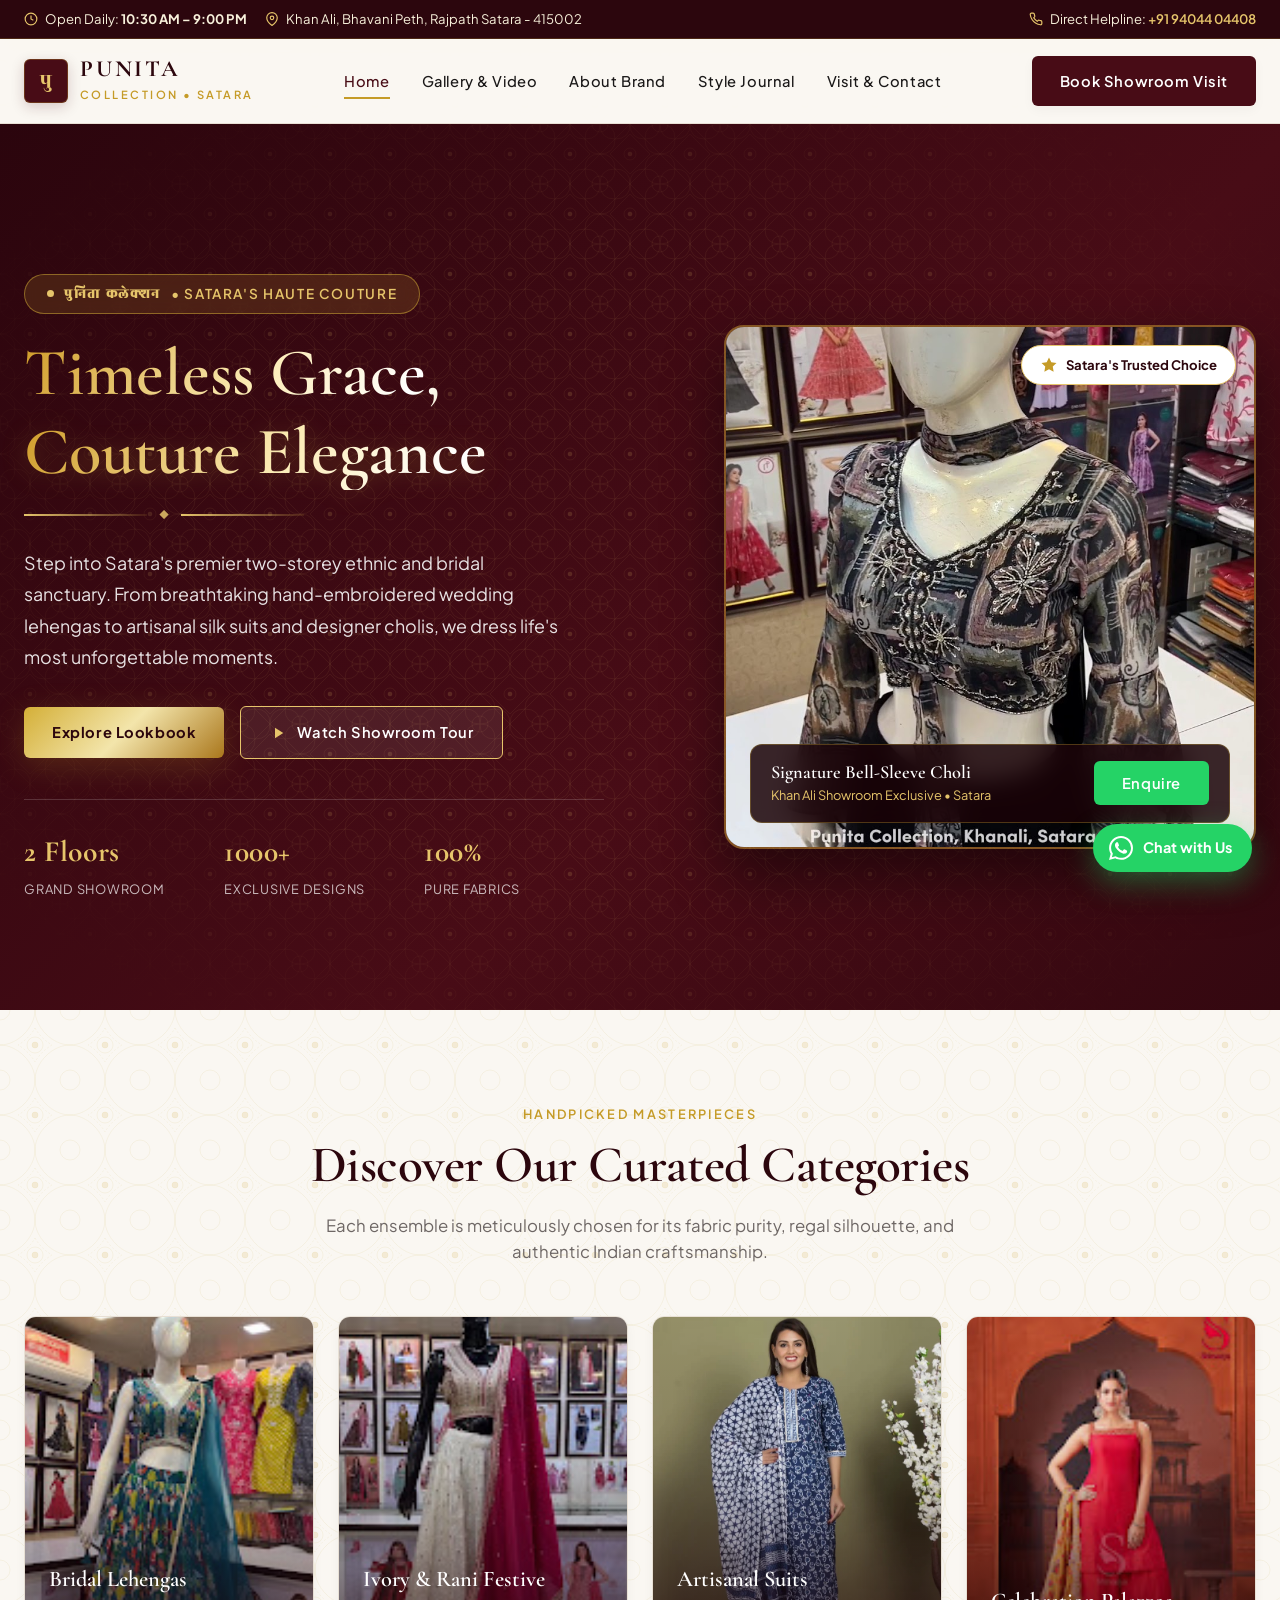
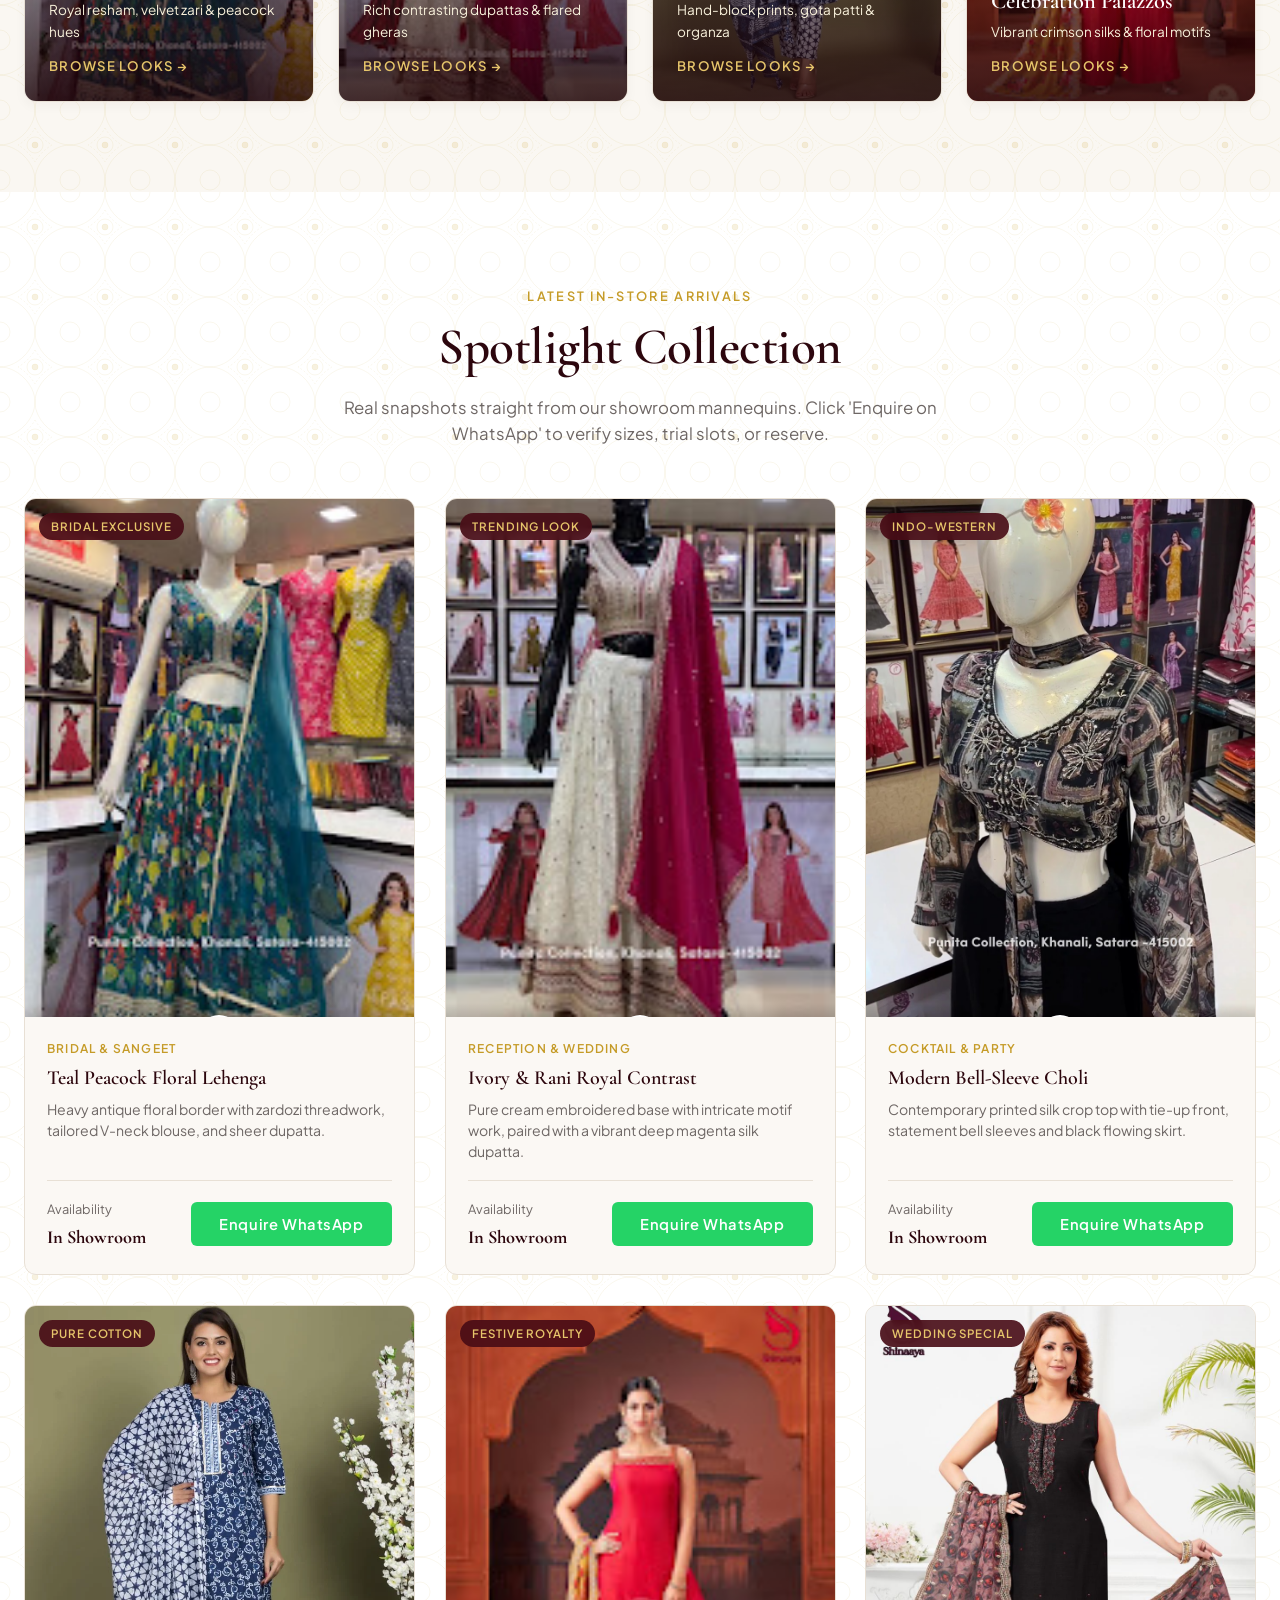
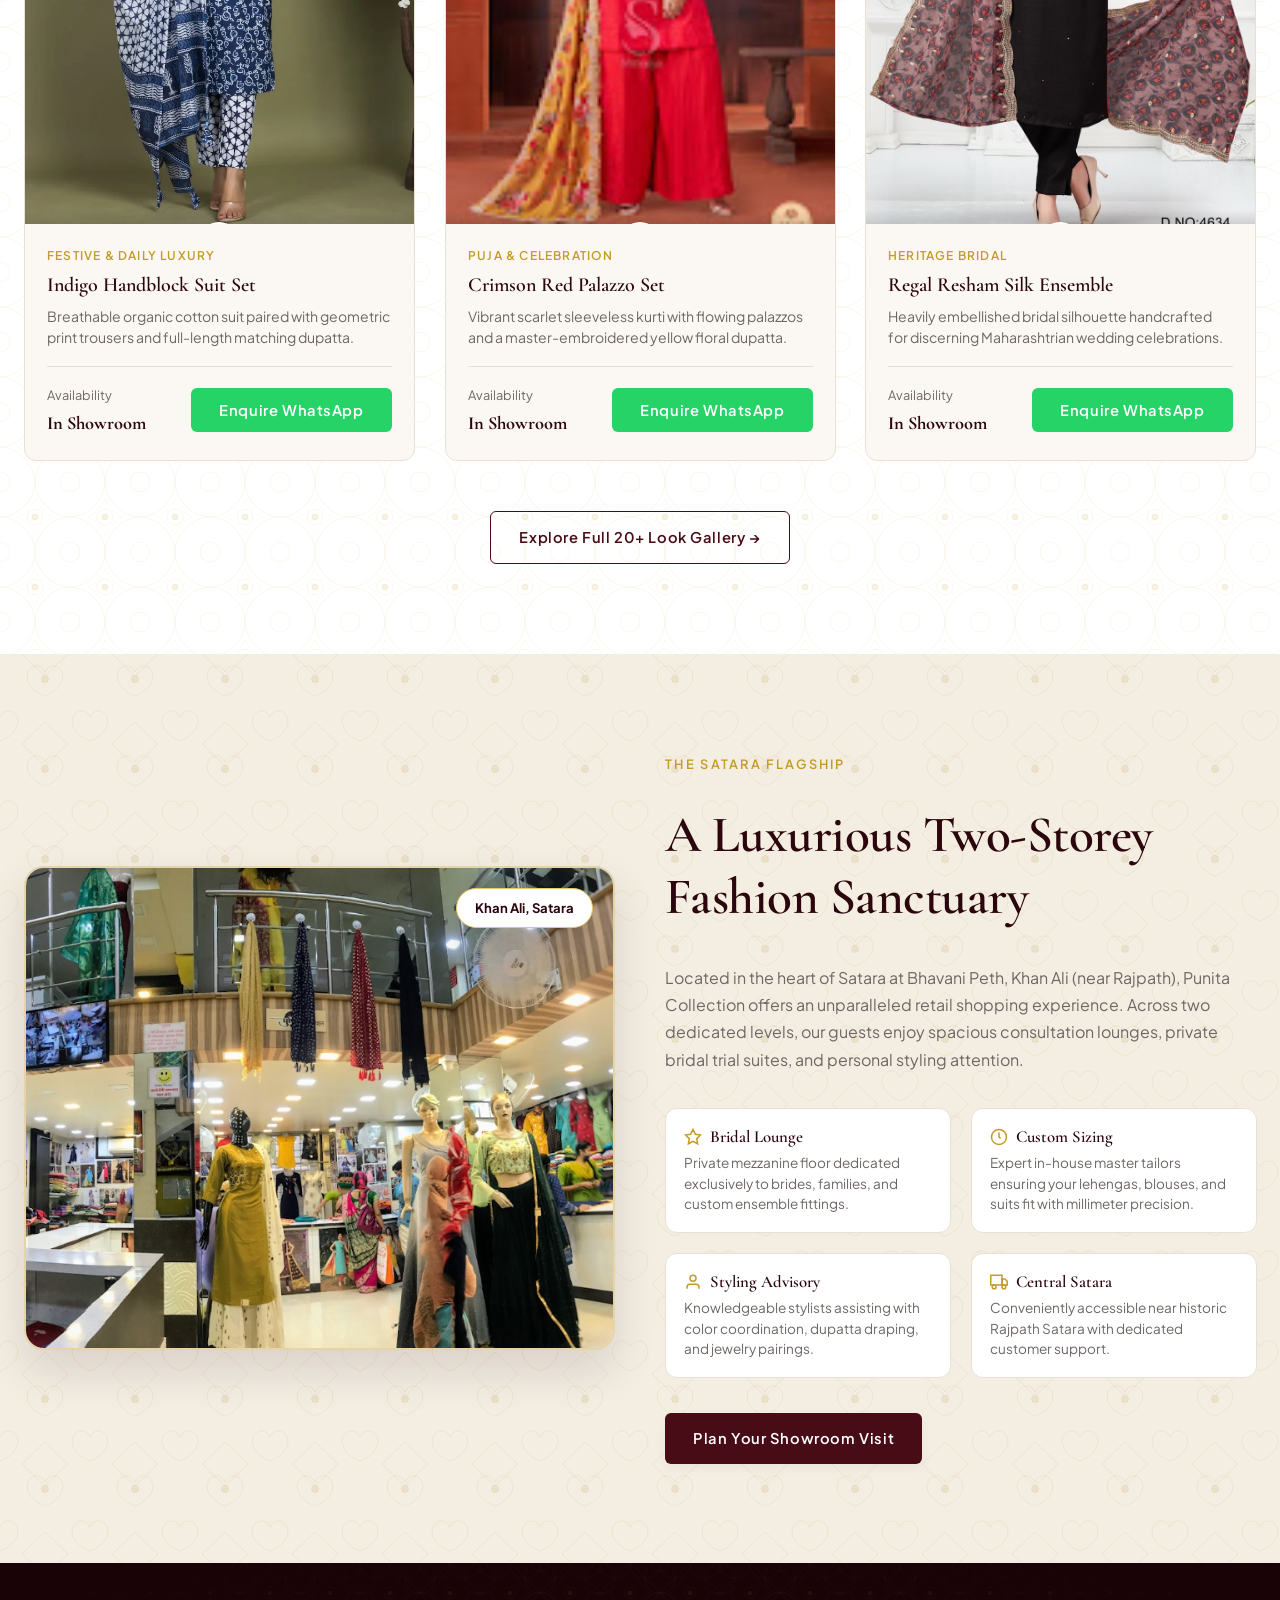
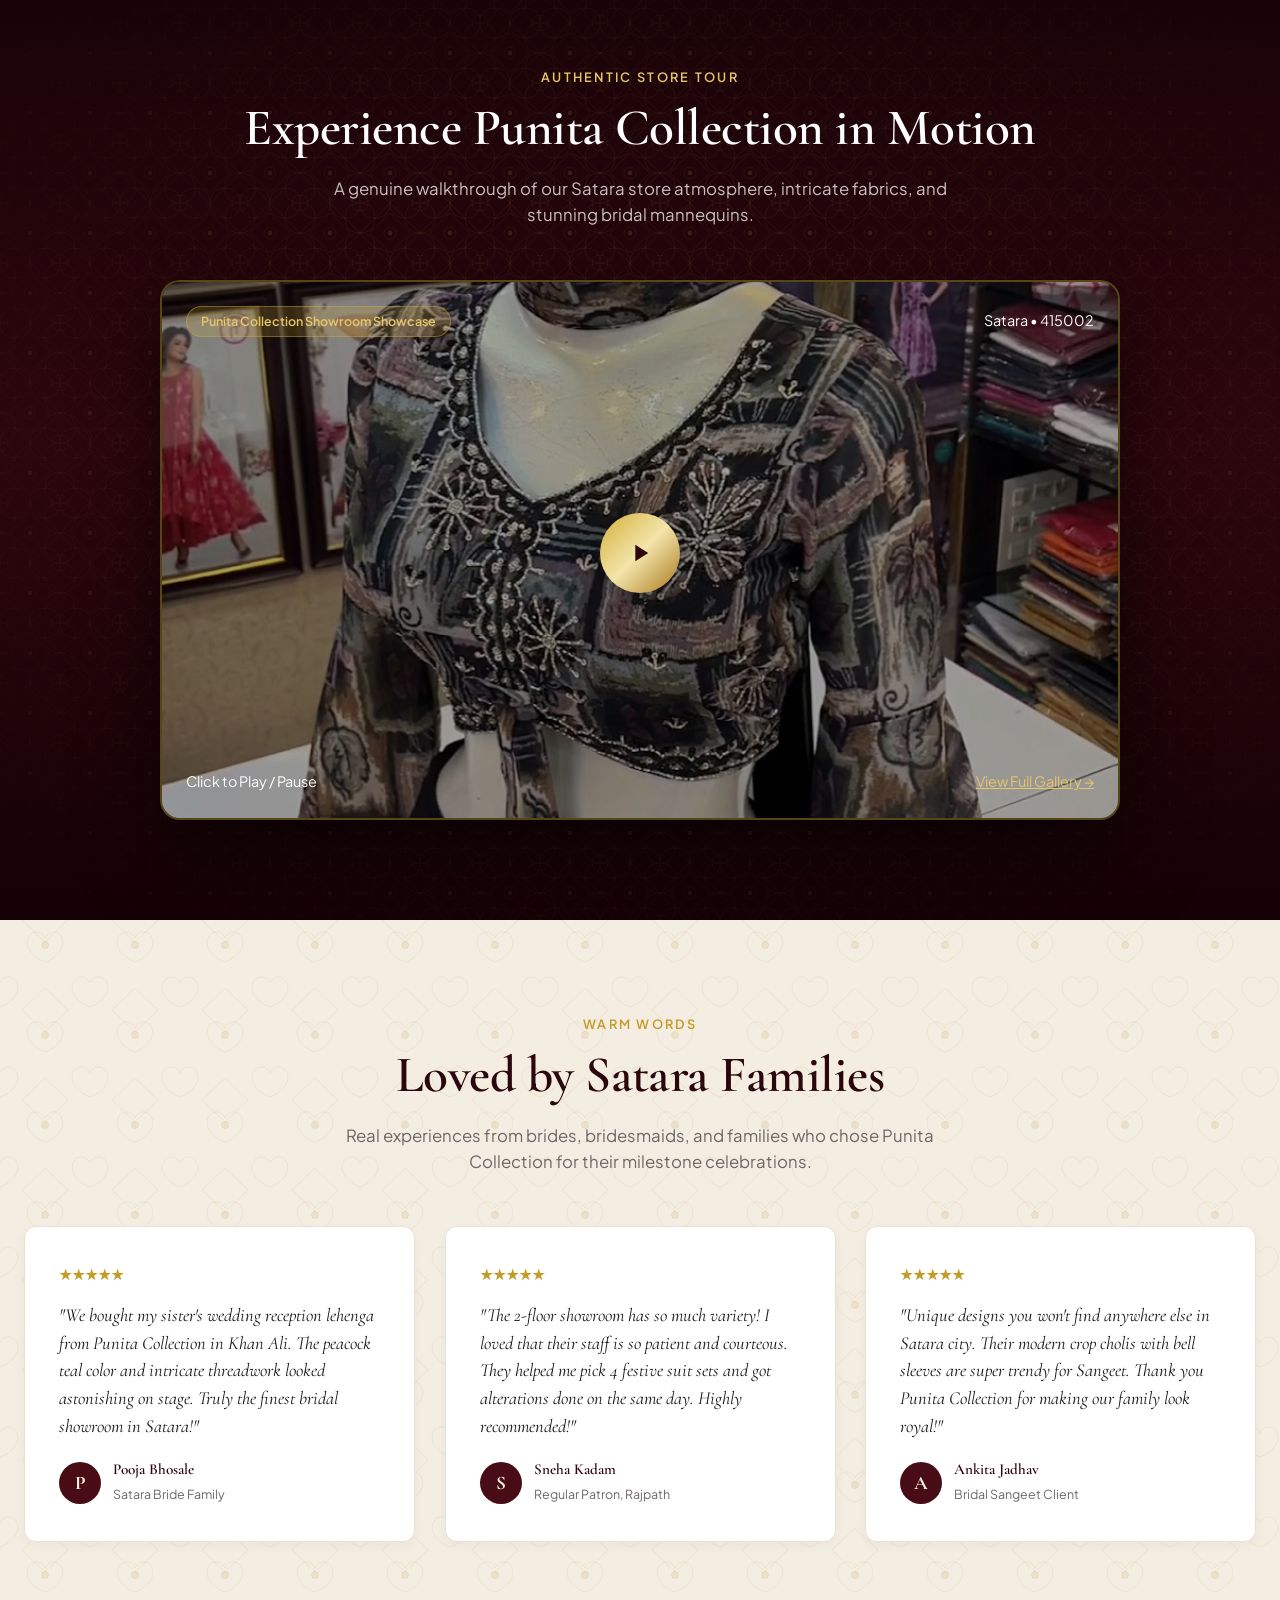
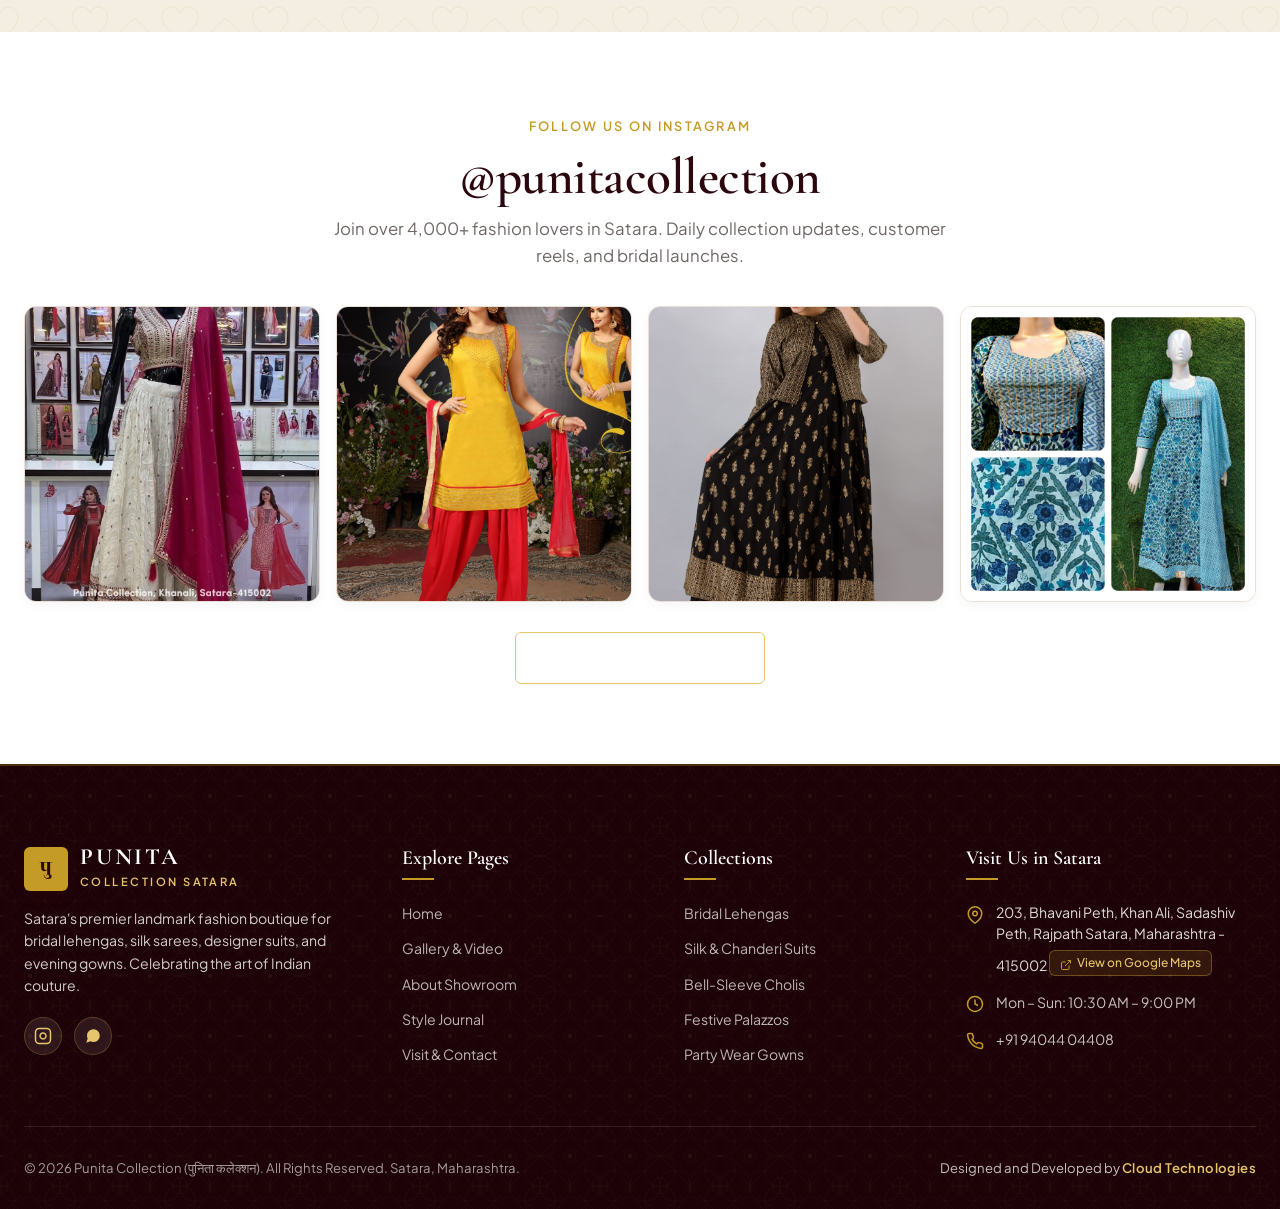
==== index.html @ 8a6b3676 "first commit" ====
<!DOCTYPE html>
<html lang="en">
<head>
  <meta charset="UTF-8">
  <meta name="viewport" content="width=device-width, initial-scale=1.0">
  <title>PUNITA COLLECTION | Luxury Bridal & Ethnic Wear Showroom Satara</title>
  <meta name="description" content="Discover Punita Collection (पुनिता कलेक्शन) in Satara. Maharashtra's premier destination for designer bridal lehengas, silk sarees, kurtis, party gowns & custom ethnic wear.">
  <link rel="stylesheet" href="assets/css/style.css">
  <link rel="icon" href="assets/images/media_1789280093212.png" type="image/png">
</head>
<body>

  <!-- TOP ANNOUNCEMENT BAR -->
  <div class="announcement-bar">
    <div class="container">
      <div class="announcement-left">
        <div class="announcement-item">
          <svg viewBox="0 0 24 24" fill="none" stroke="currentColor" stroke-width="2"><circle cx="12" cy="12" r="10"/><polyline points="12 6 12 12 16 14"/></svg>
          <span>Open Daily: <strong>10:30 AM – 9:00 PM</strong></span>
        </div>
        <div class="announcement-item">
          <svg viewBox="0 0 24 24" fill="none" stroke="currentColor" stroke-width="2"><path d="M21 10c0 7-9 13-9 13s-9-6-9-13a9 9 0 0 1 18 0z"/><circle cx="12" cy="10" r="3"/></svg>
          <span>Khan Ali, Bhavani Peth, Rajpath Satara - 415002</span>
        </div>
      </div>
      <div class="announcement-right">
        <div class="announcement-item">
          <svg viewBox="0 0 24 24" fill="none" stroke="currentColor" stroke-width="2"><path d="M22 16.92v3a2 2 0 0 1-2.18 2 19.79 19.79 0 0 1-8.63-3.07 19.5 19.5 0 0 1-6-6 19.79 19.79 0 0 1-3.07-8.67A2 2 0 0 1 4.11 2h3a2 2 0 0 1 2 1.72 12.84 12.84 0 0 0 .7 2.81 2 2 0 0 1-.45 2.11L8.09 9.91a16 16 0 0 0 6 6l1.27-1.27a2 2 0 0 1 2.11-.45 12.84 12.84 0 0 0 2.81.7A2 2 0 0 1 22 16.92z"/></svg>
          <span>Direct Helpline: <a href="tel:09404404408" class="announcement-highlight">+91 94044 04408</a></span>
        </div>
      </div>
    </div>
  </div>

  <!-- STICKY SITE HEADER -->
  <header class="site-header">
    <div class="container header-container">
      <a href="index.html" class="brand-logo">
        <div class="brand-emblem">पु</div>
        <div class="brand-text">
          <span class="brand-name">PUNITA</span>
          <span class="brand-sub">COLLECTION • SATARA</span>
        </div>
      </a>

      <!-- Desktop Navigation -->
      <nav class="nav-menu">
        <a href="index.html" class="nav-link active">Home</a>
        <a href="gallery.html" class="nav-link">Gallery & Video</a>
        <a href="about.html" class="nav-link">About Brand</a>
        <a href="blogs.html" class="nav-link">Style Journal</a>
        <a href="contact.html" class="nav-link">Visit & Contact</a>
      </nav>

      <div class="header-actions">
        <a href="contact.html" class="btn btn-primary header-cta">Book Showroom Visit</a>
        <button class="mobile-toggle" aria-label="Open Navigation Menu">
          <svg width="28" height="28" viewBox="0 0 24 24" fill="none" stroke="currentColor" stroke-width="2">
            <line x1="3" y1="12" x2="21" y2="12"/>
            <line x1="3" y1="6" x2="21" y2="6"/>
            <line x1="3" y1="18" x2="21" y2="18"/>
          </svg>
        </button>
      </div>
    </div>
  </header>

  <!-- MOBILE DRAWER -->
  <div class="drawer-overlay"></div>
  <aside class="mobile-drawer">
    <div class="drawer-header">
      <div class="brand-logo">
        <div class="brand-emblem">पु</div>
        <div class="brand-text">
          <span class="brand-name">PUNITA</span>
          <span class="brand-sub">COLLECTION SATARA</span>
        </div>
      </div>
      <button class="drawer-close" aria-label="Close Navigation">&times;</button>
    </div>
    <nav class="drawer-nav">
      <a href="index.html" class="nav-link active">Home</a>
      <a href="gallery.html" class="nav-link">Gallery & Video Showcase</a>
      <a href="about.html" class="nav-link">About Showroom</a>
      <a href="blogs.html" class="nav-link">Style Journal & Tips</a>
      <a href="contact.html" class="nav-link">Store Location & Contact</a>
    </nav>
    <div class="drawer-footer">
      <p style="font-size: 0.85rem; color: var(--color-muted); margin-bottom: 12px;">Khan Ali, Sadashiv Peth, Satara - 415002</p>
      <a href="tel:09404404408" class="btn btn-outline" style="width: 100%; margin-bottom: 10px;">Call Showroom</a>
      <a href="https://wa.me/919404404408" class="btn btn-whatsapp" style="width: 100%;">Chat on WhatsApp</a>
    </div>
  </aside>

  <main>
    <!-- HERO SECTION -->
    <section class="hero-section">
      <div class="hero-pattern"></div>
      <div class="container hero-grid">
        <div class="hero-content">
          <div class="hero-badge">
            <span class="badge-dot"></span>
            <span class="font-marathi">पुनिता कलेक्शन</span> • Satara's Haute Couture
          </div>
          <h1 class="hero-title">
            <span class="hero-title-line line-1">Timeless Grace,</span>
            <span class="hero-title-line line-2"><span class="gold-shimmer-text">Couture Elegance</span></span>
          </h1>
          <div class="hero-flourish">
            <span class="flourish-line"></span>
            <span class="flourish-gem">◆</span>
            <span class="flourish-line"></span>
          </div>
          <p class="hero-description">
            Step into Satara's premier two-storey ethnic and bridal sanctuary. From breathtaking hand-embroidered wedding lehengas to artisanal silk suits and designer cholis, we dress life's most unforgettable moments.
          </p>
          <div class="hero-actions">
            <a href="gallery.html" class="btn btn-gold">Explore Lookbook</a>
            <a href="gallery.html#video-theater" class="btn btn-outline-gold">
              <svg width="18" height="18" viewBox="0 0 24 24" fill="currentColor"><path d="M8 5v14l11-7z"/></svg>
              Watch Showroom Tour
            </a>
          </div>
          <div class="hero-features">
            <div class="feature-item">
              <span class="feature-num">2 Floors</span>
              <span class="feature-label">Grand Showroom</span>
            </div>
            <div class="feature-item">
              <span class="feature-num">1000+</span>
              <span class="feature-label">Exclusive Designs</span>
            </div>
            <div class="feature-item">
              <span class="feature-num">100%</span>
              <span class="feature-label">Pure Fabrics</span>
            </div>
          </div>
        </div>

        <div class="hero-visual">
          <div class="visual-frame">
            <img src="assets/images/punita_hero_feature.jpg" alt="Punita Collection Designer Flared Sleeve Choli and Skirt">
            <div class="visual-badge">
              <div class="visual-badge-text">
                <h4>Signature Bell-Sleeve Choli</h4>
                <p>Khan Ali Showroom Exclusive • Satara</p>
              </div>
              <button class="btn btn-whatsapp btn-sm" data-whatsapp-enquire="Signature Bell-Sleeve Crop Choli">
                Enquire
              </button>
            </div>
          </div>
          <div class="floating-pill">
            <svg width="18" height="18" viewBox="0 0 24 24" fill="var(--color-gold)"><polygon points="12 2 15.09 8.26 22 9.27 17 14.14 18.18 21.02 12 17.77 5.82 21.02 7 14.14 2 9.27 8.91 8.26 12 2"/></svg>
            <span>Satara's Trusted Choice</span>
          </div>
        </div>
      </div>
    </section>

    <!-- CATEGORIES SHOWCASE -->
    <section class="categories-section">
      <div class="container">
        <div class="section-header">
          <span class="eyebrow">Handpicked Masterpieces</span>
          <h2 class="section-title">Discover Our Curated Categories</h2>
          <p class="section-subtitle">Each ensemble is meticulously chosen for its fabric purity, regal silhouette, and authentic Indian craftsmanship.</p>
        </div>

        <div class="category-grid">
          <!-- Category 1 -->
          <div class="category-card">
            <div class="category-image-wrap">
              <img src="assets/images/media_1789280093212.png" alt="Bridal & Wedding Lehengas Punita Collection">
              <div class="category-overlay">
                <h3>Bridal Lehengas</h3>
                <p>Royal resham, velvet zari & peacock hues</p>
                <a href="gallery.html" class="category-link">
                  Browse Looks &rarr;
                </a>
              </div>
            </div>
          </div>

          <!-- Category 2 -->
          <div class="category-card">
            <div class="category-image-wrap">
              <img src="assets/images/media_1789280102370.png" alt="Designer Cholis & Festive Sets">
              <div class="category-overlay">
                <h3>Ivory & Rani Festive</h3>
                <p>Rich contrasting dupattas & flared gheras</p>
                <a href="gallery.html" class="category-link">
                  Browse Looks &rarr;
                </a>
              </div>
            </div>
          </div>

          <!-- Category 3 -->
          <div class="category-card">
            <div class="category-image-wrap">
              <img src="assets/images/media_1789280078506.png" alt="Pure Cotton & Chanderi Kurti Sets">
              <div class="category-overlay">
                <h3>Artisanal Suits</h3>
                <p>Hand-block prints, gota patti & organza</p>
                <a href="gallery.html" class="category-link">
                  Browse Looks &rarr;
                </a>
              </div>
            </div>
          </div>

          <!-- Category 4 -->
          <div class="category-card">
            <div class="category-image-wrap">
              <img src="assets/images/media_1789280086282.png" alt="Celebration & Sangeet Ensembles">
              <div class="category-overlay">
                <h3>Celebration Palazzos</h3>
                <p>Vibrant crimson silks & floral motifs</p>
                <a href="gallery.html" class="category-link">
                  Browse Looks &rarr;
                </a>
              </div>
            </div>
          </div>
        </div>
      </div>
    </section>

    <!-- FEATURED ARRIVALS & DIRECT WHATSAPP ENQUIRY -->
    <section class="featured-section">
      <div class="container">
        <div class="section-header">
          <span class="eyebrow">Latest In-Store Arrivals</span>
          <h2 class="section-title">Spotlight Collection</h2>
          <p class="section-subtitle">Real snapshots straight from our showroom mannequins. Click 'Enquire on WhatsApp' to verify sizes, trial slots, or reserve.</p>
        </div>

        <div class="products-grid">
          <!-- Product 1 -->
          <div class="product-card">
            <div class="product-thumb">
              <img src="assets/images/media_1789280093212.png" alt="Teal Green Peacock Floral Embroidered Lehenga">
              <span class="product-tag">Bridal Exclusive</span>
              <div class="product-quick-actions">
                <button class="btn-icon-round" onclick="sendWhatsAppEnquiry('Teal Green Peacock Embroidered Lehenga')" title="Enquire on WhatsApp">
                  <svg width="20" height="20" viewBox="0 0 24 24" fill="currentColor"><path d="M21 11.5a8.38 8.38 0 0 1-.9 3.8 8.5 8.5 0 0 1-7.6 4.7 8.38 8.38 0 0 1-3.8-.9L3 21l1.9-5.7a8.38 8.38 0 0 1-.9-3.8 8.5 8.5 0 0 1 4.7-7.6 8.38 8.38 0 0 1 3.8-.9h.5a8.48 8.48 0 0 1 8 8v.5z"/></svg>
                </button>
              </div>
            </div>
            <div class="product-info">
              <span class="product-category">Bridal & Sangeet</span>
              <h3 class="product-title">Teal Peacock Floral Lehenga</h3>
              <p class="product-desc">Heavy antique floral border with zardozi threadwork, tailored V-neck blouse, and sheer dupatta.</p>
              <div class="product-footer">
                <div>
                  <span class="product-price-label">Availability</span>
                  <p class="product-price-val">In Showroom</p>
                </div>
                <button class="btn btn-whatsapp btn-sm" data-whatsapp-enquire="Teal Peacock Floral Lehenga">
                  Enquire WhatsApp
                </button>
              </div>
            </div>
          </div>

          <!-- Product 2 -->
          <div class="product-card">
            <div class="product-thumb">
              <img src="assets/images/media_1789280102370.png" alt="Ivory Cream Lehenga with Rani Pink Dupatta">
              <span class="product-tag">Trending Look</span>
              <div class="product-quick-actions">
                <button class="btn-icon-round" onclick="sendWhatsAppEnquiry('Ivory Cream Lehenga with Rani Pink Dupatta')" title="Enquire on WhatsApp">
                  <svg width="20" height="20" viewBox="0 0 24 24" fill="currentColor"><path d="M21 11.5a8.38 8.38 0 0 1-.9 3.8 8.5 8.5 0 0 1-7.6 4.7 8.38 8.38 0 0 1-3.8-.9L3 21l1.9-5.7a8.38 8.38 0 0 1-.9-3.8 8.5 8.5 0 0 1 4.7-7.6 8.38 8.38 0 0 1 3.8-.9h.5a8.48 8.48 0 0 1 8 8v.5z"/></svg>
                </button>
              </div>
            </div>
            <div class="product-info">
              <span class="product-category">Reception & Wedding</span>
              <h3 class="product-title">Ivory & Rani Royal Contrast</h3>
              <p class="product-desc">Pure cream embroidered base with intricate motif work, paired with a vibrant deep magenta silk dupatta.</p>
              <div class="product-footer">
                <div>
                  <span class="product-price-label">Availability</span>
                  <p class="product-price-val">In Showroom</p>
                </div>
                <button class="btn btn-whatsapp btn-sm" data-whatsapp-enquire="Ivory Cream Lehenga with Rani Pink Dupatta">
                  Enquire WhatsApp
                </button>
              </div>
            </div>
          </div>

          <!-- Product 3 -->
          <div class="product-card">
            <div class="product-thumb">
              <img src="assets/images/punita_hero_feature.jpg" alt="Artisanal Bell-Sleeve Choli Ensemble">
              <span class="product-tag">Indo-Western</span>
              <div class="product-quick-actions">
                <button class="btn-icon-round" onclick="sendWhatsAppEnquiry('Bell-Sleeve Crop Choli with Flared Skirt')" title="Enquire on WhatsApp">
                  <svg width="20" height="20" viewBox="0 0 24 24" fill="currentColor"><path d="M21 11.5a8.38 8.38 0 0 1-.9 3.8 8.5 8.5 0 0 1-7.6 4.7 8.38 8.38 0 0 1-3.8-.9L3 21l1.9-5.7a8.38 8.38 0 0 1-.9-3.8 8.5 8.5 0 0 1 4.7-7.6 8.38 8.38 0 0 1 3.8-.9h.5a8.48 8.48 0 0 1 8 8v.5z"/></svg>
                </button>
              </div>
            </div>
            <div class="product-info">
              <span class="product-category">Cocktail & Party</span>
              <h3 class="product-title">Modern Bell-Sleeve Choli</h3>
              <p class="product-desc">Contemporary printed silk crop top with tie-up front, statement bell sleeves and black flowing skirt.</p>
              <div class="product-footer">
                <div>
                  <span class="product-price-label">Availability</span>
                  <p class="product-price-val">In Showroom</p>
                </div>
                <button class="btn btn-whatsapp btn-sm" data-whatsapp-enquire="Bell-Sleeve Crop Choli with Flared Skirt">
                  Enquire WhatsApp
                </button>
              </div>
            </div>
          </div>

          <!-- Product 4 -->
          <div class="product-card">
            <div class="product-thumb">
              <img src="assets/images/media_1789280078506.png" alt="Indigo Traditional Handblock Salwar Suit">
              <span class="product-tag">Pure Cotton</span>
              <div class="product-quick-actions">
                <button class="btn-icon-round" onclick="sendWhatsAppEnquiry('Indigo Handblock Printed Suit Set')" title="Enquire on WhatsApp">
                  <svg width="20" height="20" viewBox="0 0 24 24" fill="currentColor"><path d="M21 11.5a8.38 8.38 0 0 1-.9 3.8 8.5 8.5 0 0 1-7.6 4.7 8.38 8.38 0 0 1-3.8-.9L3 21l1.9-5.7a8.38 8.38 0 0 1-.9-3.8 8.5 8.5 0 0 1 4.7-7.6 8.38 8.38 0 0 1 3.8-.9h.5a8.48 8.48 0 0 1 8 8v.5z"/></svg>
                </button>
              </div>
            </div>
            <div class="product-info">
              <span class="product-category">Festive & Daily Luxury</span>
              <h3 class="product-title">Indigo Handblock Suit Set</h3>
              <p class="product-desc">Breathable organic cotton suit paired with geometric print trousers and full-length matching dupatta.</p>
              <div class="product-footer">
                <div>
                  <span class="product-price-label">Availability</span>
                  <p class="product-price-val">In Showroom</p>
                </div>
                <button class="btn btn-whatsapp btn-sm" data-whatsapp-enquire="Indigo Handblock Printed Suit Set">
                  Enquire WhatsApp
                </button>
              </div>
            </div>
          </div>

          <!-- Product 5 -->
          <div class="product-card">
            <div class="product-thumb">
              <img src="assets/images/media_1789280086282.png" alt="Crimson Red Festive Palazzo Set">
              <span class="product-tag">Festive Royalty</span>
              <div class="product-quick-actions">
                <button class="btn-icon-round" onclick="sendWhatsAppEnquiry('Crimson Red Festive Palazzo Set')" title="Enquire on WhatsApp">
                  <svg width="20" height="20" viewBox="0 0 24 24" fill="currentColor"><path d="M21 11.5a8.38 8.38 0 0 1-.9 3.8 8.5 8.5 0 0 1-7.6 4.7 8.38 8.38 0 0 1-3.8-.9L3 21l1.9-5.7a8.38 8.38 0 0 1-.9-3.8 8.5 8.5 0 0 1 4.7-7.6 8.38 8.38 0 0 1 3.8-.9h.5a8.48 8.48 0 0 1 8 8v.5z"/></svg>
                </button>
              </div>
            </div>
            <div class="product-info">
              <span class="product-category">Puja & Celebration</span>
              <h3 class="product-title">Crimson Red Palazzo Set</h3>
              <p class="product-desc">Vibrant scarlet sleeveless kurti with flowing palazzos and a master-embroidered yellow floral dupatta.</p>
              <div class="product-footer">
                <div>
                  <span class="product-price-label">Availability</span>
                  <p class="product-price-val">In Showroom</p>
                </div>
                <button class="btn btn-whatsapp btn-sm" data-whatsapp-enquire="Crimson Red Festive Palazzo Set">
                  Enquire WhatsApp
                </button>
              </div>
            </div>
          </div>

          <!-- Product 6 -->
          <div class="product-card">
            <div class="product-thumb">
              <img src="assets/images/punita_real_1.jpg" alt="Regal Silk Resham Bridal Ensemble">
              <span class="product-tag">Wedding Special</span>
              <div class="product-quick-actions">
                <button class="btn-icon-round" onclick="sendWhatsAppEnquiry('Regal Silk Resham Bridal Ensemble')" title="Enquire on WhatsApp">
                  <svg width="20" height="20" viewBox="0 0 24 24" fill="currentColor"><path d="M21 11.5a8.38 8.38 0 0 1-.9 3.8 8.5 8.5 0 0 1-7.6 4.7 8.38 8.38 0 0 1-3.8-.9L3 21l1.9-5.7a8.38 8.38 0 0 1-.9-3.8 8.5 8.5 0 0 1 4.7-7.6 8.38 8.38 0 0 1 3.8-.9h.5a8.48 8.48 0 0 1 8 8v.5z"/></svg>
                </button>
              </div>
            </div>
            <div class="product-info">
              <span class="product-category">Heritage Bridal</span>
              <h3 class="product-title">Regal Resham Silk Ensemble</h3>
              <p class="product-desc">Heavily embellished bridal silhouette handcrafted for discerning Maharashtrian wedding celebrations.</p>
              <div class="product-footer">
                <div>
                  <span class="product-price-label">Availability</span>
                  <p class="product-price-val">In Showroom</p>
                </div>
                <button class="btn btn-whatsapp btn-sm" data-whatsapp-enquire="Regal Silk Resham Bridal Ensemble">
                  Enquire WhatsApp
                </button>
              </div>
            </div>
          </div>
        </div>

        <div style="text-align: center; margin-top: 50px;">
          <a href="gallery.html" class="btn btn-outline">Explore Full 20+ Look Gallery &rarr;</a>
        </div>
      </div>
    </section>

    <!-- SHOWROOM EXPERIENCE & PANORAMA -->
    <section class="showroom-feature">
      <div class="container">
        <div class="showroom-grid">
          <div class="showroom-media">
            <img src="assets/images/punita_store_interior.jpg" alt="Interior panorama of Punita Collection Satara Showroom">
            <div class="floating-pill" style="top: 20px; right: 20px;">
              <span>Khan Ali, Satara</span>
            </div>
          </div>

          <div class="showroom-details">
            <span class="eyebrow">The Satara Flagship</span>
            <h2 class="section-title">A Luxurious Two-Storey Fashion Sanctuary</h2>
            <p style="color: var(--color-muted); line-height: 1.7;">
              Located in the heart of Satara at Bhavani Peth, Khan Ali (near Rajpath), Punita Collection offers an unparalleled retail shopping experience. Across two dedicated levels, our guests enjoy spacious consultation lounges, private bridal trial suites, and personal styling attention.
            </p>

            <div class="showroom-perks">
              <div class="perk-box">
                <h4>
                  <svg width="18" height="18" viewBox="0 0 24 24" fill="none" stroke="var(--color-gold)" stroke-width="2"><path d="M12 2l3.09 6.26L22 9.27l-5 4.87 1.18 6.88L12 17.77l-6.18 3.25L7 14.14 2 9.27l6.91-1.01L12 2z"/></svg>
                  Bridal Lounge
                </h4>
                <p>Private mezzanine floor dedicated exclusively to brides, families, and custom ensemble fittings.</p>
              </div>

              <div class="perk-box">
                <h4>
                  <svg width="18" height="18" viewBox="0 0 24 24" fill="none" stroke="var(--color-gold)" stroke-width="2"><circle cx="12" cy="12" r="10"/><polyline points="12 6 12 12 14 14"/></svg>
                  Custom Sizing
                </h4>
                <p>Expert in-house master tailors ensuring your lehengas, blouses, and suits fit with millimeter precision.</p>
              </div>

              <div class="perk-box">
                <h4>
                  <svg width="18" height="18" viewBox="0 0 24 24" fill="none" stroke="var(--color-gold)" stroke-width="2"><path d="M20 21v-2a4 4 0 0 0-4-4H8a4 4 0 0 0-4 4v2"/><circle cx="12" cy="7" r="4"/></svg>
                  Styling Advisory
                </h4>
                <p>Knowledgeable stylists assisting with color coordination, dupatta draping, and jewelry pairings.</p>
              </div>

              <div class="perk-box">
                <h4>
                  <svg width="18" height="18" viewBox="0 0 24 24" fill="none" stroke="var(--color-gold)" stroke-width="2"><rect x="1" y="3" width="15" height="13"/><polygon points="16 8 20 8 23 11 23 16 16 16 16 8"/><circle cx="5.5" cy="18.5" r="2.5"/><circle cx="18.5" cy="18.5" r="2.5"/></svg>
                  Central Satara
                </h4>
                <p>Conveniently accessible near historic Rajpath Satara with dedicated customer support.</p>
              </div>
            </div>

            <div style="margin-top: 15px;">
              <a href="contact.html" class="btn btn-primary">Plan Your Showroom Visit</a>
            </div>
          </div>
        </div>
      </div>
    </section>

    <!-- VIDEO SPOTLIGHT REEL (AUTHENTIC SHOWROOM FOOTAGE) -->
    <section class="video-showcase-section">
      <div class="container">
        <div class="section-header" style="color: var(--color-white);">
          <span class="eyebrow" style="color: var(--color-gold-light);">Authentic Store Tour</span>
          <h2 class="section-title" style="color: var(--color-white);">Experience Punita Collection in Motion</h2>
          <p class="section-subtitle" style="color: rgba(255,255,255,0.75);">A genuine walkthrough of our Satara store atmosphere, intricate fabrics, and stunning bridal mannequins.</p>
        </div>

        <div class="video-theater-container">
          <div class="video-player-wrapper">
            <video preload="metadata" poster="assets/images/punita_hero_feature.jpg">
              <source src="assets/videos/punita_showcase.mp4" type="video/mp4">
              Your browser does not support HTML5 video.
            </video>
            <div class="video-overlay-controls">
              <div class="video-meta-bar">
                <span class="video-badge-pill">Punita Collection Showroom Showcase</span>
                <span>Satara • 415002</span>
              </div>
              <button class="video-center-btn" aria-label="Play Store Tour Video">
                <svg width="28" height="28" viewBox="0 0 24 24" fill="currentColor"><path d="M8 5v14l11-7z"/></svg>
              </button>
              <div class="video-meta-bar">
                <span>Click to Play / Pause</span>
                <span><a href="gallery.html" style="color: var(--color-gold-light); text-decoration: underline;">View Full Gallery &rarr;</a></span>
              </div>
            </div>
          </div>
        </div>
      </div>
    </section>

    <!-- CLIENT PRAISE & SATARA BRIDES -->
    <section class="testimonials-section">
      <div class="container">
        <div class="section-header">
          <span class="eyebrow">Warm Words</span>
          <h2 class="section-title">Loved by Satara Families</h2>
          <p class="section-subtitle">Real experiences from brides, bridesmaids, and families who chose Punita Collection for their milestone celebrations.</p>
        </div>

        <div class="testimonials-grid">
          <div class="testimonial-card">
            <div class="testimonial-rating">&#9733;&#9733;&#9733;&#9733;&#9733;</div>
            <p class="testimonial-quote">
              "We bought my sister's wedding reception lehenga from Punita Collection in Khan Ali. The peacock teal color and intricate threadwork looked astonishing on stage. Truly the finest bridal showroom in Satara!"
            </p>
            <div class="testimonial-author">
              <div class="author-initial">P</div>
              <div class="author-info">
                <h5>Pooja Bhosale</h5>
                <span>Satara Bride Family</span>
              </div>
            </div>
          </div>

          <div class="testimonial-card">
            <div class="testimonial-rating">&#9733;&#9733;&#9733;&#9733;&#9733;</div>
            <p class="testimonial-quote">
              "The 2-floor showroom has so much variety! I loved that their staff is so patient and courteous. They helped me pick 4 festive suit sets and got alterations done on the same day. Highly recommended!"
            </p>
            <div class="testimonial-author">
              <div class="author-initial">S</div>
              <div class="author-info">
                <h5>Sneha Kadam</h5>
                <span>Regular Patron, Rajpath</span>
              </div>
            </div>
          </div>

          <div class="testimonial-card">
            <div class="testimonial-rating">&#9733;&#9733;&#9733;&#9733;&#9733;</div>
            <p class="testimonial-quote">
              "Unique designs you won't find anywhere else in Satara city. Their modern crop cholis with bell sleeves are super trendy for Sangeet. Thank you Punita Collection for making our family look royal!"
            </p>
            <div class="testimonial-author">
              <div class="author-initial">A</div>
              <div class="author-info">
                <h5>Ankita Jadhav</h5>
                <span>Bridal Sangeet Client</span>
              </div>
            </div>
          </div>
        </div>
      </div>
    </section>

    <!-- INSTAGRAM FEED LOOKBOOK TEASER -->
    <section style="padding: 80px 0; background: var(--color-white); text-align: center;">
      <div class="container">
        <span class="eyebrow">Follow Us On Instagram</span>
        <h2 class="section-title" style="margin-bottom: 8px;">@punitacollection</h2>
        <p class="section-subtitle" style="margin-bottom: 36px;">Join over 4,000+ fashion lovers in Satara. Daily collection updates, customer reels, and bridal launches.</p>
        
        <div style="display: grid; grid-template-columns: repeat(4, 1fr); gap: 16px; margin-bottom: 30px;">
          <a href="https://www.instagram.com/punitacollection/?hl=en" target="_blank" rel="noopener" class="category-card" style="aspect-ratio: 1/1;">
            <img src="assets/images/punita_real_4.jpg" alt="Instagram Look Punita Collection" style="width: 100%; height: 100%; object-fit: cover;">
          </a>
          <a href="https://www.instagram.com/punitacollection/?hl=en" target="_blank" rel="noopener" class="category-card" style="aspect-ratio: 1/1;">
            <img src="assets/images/punita_real_6.jpg" alt="Instagram Look Punita Collection" style="width: 100%; height: 100%; object-fit: cover;">
          </a>
          <a href="https://www.instagram.com/punitacollection/?hl=en" target="_blank" rel="noopener" class="category-card" style="aspect-ratio: 1/1;">
            <img src="assets/images/punita_real_7.jpg" alt="Instagram Look Punita Collection" style="width: 100%; height: 100%; object-fit: cover;">
          </a>
          <a href="https://www.instagram.com/punitacollection/?hl=en" target="_blank" rel="noopener" class="category-card" style="aspect-ratio: 1/1;">
            <img src="assets/images/punita_real_13.jpg" alt="Instagram Look Punita Collection" style="width: 100%; height: 100%; object-fit: cover;">
          </a>
        </div>

        <a href="https://www.instagram.com/punitacollection/?hl=en" target="_blank" rel="noopener" class="btn btn-outline-gold">
          View Instagram Profile &rarr;
        </a>
      </div>
    </section>
  </main>

  <!-- LUXURY FOOTER -->
  <footer class="site-footer">
    <div class="container">
      <div class="footer-grid">
        <!-- Col 1 -->
        <div class="footer-col">
          <div class="brand-logo" style="margin-bottom: 16px;">
            <div class="brand-emblem" style="background: var(--color-gold); color: var(--color-burgundy-dark);">पु</div>
            <div class="brand-text">
              <span class="brand-name" style="color: var(--color-white);">PUNITA</span>
              <span class="brand-sub" style="color: var(--color-gold-light);">COLLECTION SATARA</span>
            </div>
          </div>
          <p style="font-size: 0.88rem; line-height: 1.6; margin-bottom: 20px;">
            Satara's premier landmark fashion boutique for bridal lehengas, silk sarees, designer suits, and evening gowns. Celebrating the art of Indian couture.
          </p>
          <div class="footer-socials">
            <a href="https://www.instagram.com/punitacollection/?hl=en" target="_blank" rel="noopener" class="social-btn" title="Instagram">
              <svg width="18" height="18" viewBox="0 0 24 24" fill="none" stroke="currentColor" stroke-width="2"><rect x="2" y="2" width="20" height="20" rx="5" ry="5"/><path d="M16 11.37A4 4 0 1 1 12.63 8 4 4 0 0 1 16 11.37z"/><line x1="17.5" y1="6.5" x2="17.51" y2="6.5"/></svg>
            </a>
            <a href="https://wa.me/919404404408" target="_blank" rel="noopener" class="social-btn" title="WhatsApp">
              <svg width="18" height="18" viewBox="0 0 24 24" fill="currentColor"><path d="M21 11.5a8.38 8.38 0 0 1-.9 3.8 8.5 8.5 0 0 1-7.6 4.7 8.38 8.38 0 0 1-3.8-.9L3 21l1.9-5.7a8.38 8.38 0 0 1-.9-3.8 8.5 8.5 0 0 1 4.7-7.6 8.38 8.38 0 0 1 3.8-.9h.5a8.48 8.48 0 0 1 8 8v.5z"/></svg>
            </a>
          </div>
        </div>

        <!-- Col 2 -->
        <div class="footer-col">
          <h4>Explore Pages</h4>
          <div class="footer-links">
            <a href="index.html">Home</a>
            <a href="gallery.html">Gallery & Video</a>
            <a href="about.html">About Showroom</a>
            <a href="blogs.html">Style Journal</a>
            <a href="contact.html">Visit & Contact</a>
          </div>
        </div>

        <!-- Col 3 -->
        <div class="footer-col">
          <h4>Collections</h4>
          <div class="footer-links">
            <a href="gallery.html">Bridal Lehengas</a>
            <a href="gallery.html">Silk & Chanderi Suits</a>
            <a href="gallery.html">Bell-Sleeve Cholis</a>
            <a href="gallery.html">Festive Palazzos</a>
            <a href="gallery.html">Party Wear Gowns</a>
          </div>
        </div>

        <!-- Col 4 -->
        <div class="footer-col">
          <h4>Visit Us in Satara</h4>
          <div class="footer-contact-item">
            <svg width="18" height="18" viewBox="0 0 24 24" fill="none" stroke="currentColor" stroke-width="2"><path d="M21 10c0 7-9 13-9 13s-9-6-9-13a9 9 0 0 1 18 0z"/><circle cx="12" cy="10" r="3"/></svg>
            <a href="https://maps.google.com/?q=Punita+Collection,+203,+Bhavani+Peth,+Khan+Ali,+Sadashiv+Peth,+Rajpath+Satara,+Maharashtra+415002" target="_blank" rel="noopener" class="footer-address-link" title="Open Punita Collection in Google Maps">
              <span>203, Bhavani Peth, Khan Ali, Sadashiv Peth, Rajpath Satara, Maharashtra - 415002</span>
              <span class="maps-badge">
                <svg width="12" height="12" viewBox="0 0 24 24" fill="none" stroke="currentColor" stroke-width="2"><path d="M18 13v6a2 2 0 0 1-2 2H5a2 2 0 0 1-2-2V8a2 2 0 0 1 2-2h6"/><polyline points="15 3 21 3 21 9"/><line x1="10" y1="14" x2="21" y2="3"/></svg>
                View on Google Maps
              </span>
            </a>
          </div>
          <div class="footer-contact-item">
            <svg width="18" height="18" viewBox="0 0 24 24" fill="none" stroke="currentColor" stroke-width="2"><circle cx="12" cy="12" r="10"/><polyline points="12 6 12 12 16 14"/></svg>
            <span>Mon – Sun: 10:30 AM – 9:00 PM</span>
          </div>
          <div class="footer-contact-item">
            <svg width="18" height="18" viewBox="0 0 24 24" fill="none" stroke="currentColor" stroke-width="2"><path d="M22 16.92v3a2 2 0 0 1-2.18 2 19.79 19.79 0 0 1-8.63-3.07 19.5 19.5 0 0 1-6-6 19.79 19.79 0 0 1-3.07-8.67A2 2 0 0 1 4.11 2h3a2 2 0 0 1 2 1.72 12.84 12.84 0 0 0 .7 2.81 2 2 0 0 1-.45 2.11L8.09 9.91a16 16 0 0 0 6 6l1.27-1.27a2 2 0 0 1 2.11-.45 12.84 12.84 0 0 0 2.81.7A2 2 0 0 1 22 16.92z"/></svg>
            <a href="tel:09404404408">+91 94044 04408</a>
          </div>
        </div>
      </div>

      <div class="footer-bottom">
        <p>&copy; 2026 Punita Collection (पुनिता कलेक्शन). All Rights Reserved. Satara, Maharashtra.</p>
        <p class="developer-credit">Designed and Developed by <strong>Cloud Technologies</strong></p>
      </div>
    </div>
  </footer>

  <!-- FLOATING WHATSAPP BUTTON -->
  <a href="https://wa.me/919404404408?text=Hello%20Punita%20Collection%20Satara%2C%20I%20would%20like%20to%20enquire%20about%20your%20latest%20ethnic%20wear%20collection." target="_blank" rel="noopener" class="floating-whatsapp" title="Chat on WhatsApp">
    <svg viewBox="0 0 24 24">
      <path d="M20.52 3.449C18.24 1.245 15.24 0 12.045 0 5.463 0 .108 5.34.105 11.907c0 2.096.549 4.14 1.595 5.945L0 24l6.335-1.652c1.746.95 3.71 1.45 5.705 1.452h.005c6.581 0 11.936-5.342 11.939-11.91 0-3.184-1.24-6.177-3.464-8.441zM12.045 21.79c-1.777 0-3.518-.477-5.042-1.381l-.362-.214-3.754.981.999-3.649-.236-.374A9.86 9.86 0 0 1 2.09 11.91c0-5.464 4.466-9.914 9.96-9.914 2.659 0 5.158 1.033 7.037 2.908a9.868 9.868 0 0 1 2.915 7.014c-.004 5.466-4.47 9.916-9.957 9.916zm5.462-7.447c-.299-.149-1.771-.873-2.046-.973-.275-.099-.475-.149-.675.15-.2.299-.774.973-.95 1.173-.174.198-.349.224-.648.075-.299-.15-1.262-.465-2.404-1.484-.888-.793-1.488-1.773-1.662-2.072-.175-.3-.019-.462.13-.611.136-.134.299-.349.449-.524.15-.174.199-.299.299-.498.099-.2.05-.374-.025-.524-.075-.15-.674-1.625-.924-2.222-.243-.583-.49-.504-.674-.513l-.574-.01c-.2 0-.524.075-.798.374-.275.299-1.05 1.026-1.05 2.502 0 1.474 1.074 2.898 1.224 3.097.15.2 2.115 3.23 5.123 4.532.716.31 1.275.495 1.71.634.72.229 1.375.197 1.894.12.578-.087 1.771-.724 2.021-1.422.25-.698.25-1.297.175-1.422-.075-.125-.275-.2-.574-.349z"/>
    </svg>
    <span>Chat with Us</span>
  </a>

  <!-- TOAST NOTIFICATION -->
  <div class="toast-alert"></div>

  <script src="assets/js/main.js"></script>
</body>
</html>
---- assets/css/style.css ----
/* ==========================================================================
   PUNITA COLLECTION (पुनिता कलेक्शन) - HAUTE COUTURE LUXURY DESIGN SYSTEM
   Satara's Landmark Ethnic & Bridal Wear Destination
   ========================================================================== */

@import url('https://fonts.googleapis.com/css2?family=Cormorant+Garamond:ital,wght@0,400;0,500;0,600;0,700;1,400;1,600&family=Plus+Jakarta+Sans:wght@300;400;500;600;700&family=Rozha+One&display=swap');

:root {
  --font-serif: 'Cormorant Garamond', Georgia, serif;
  --font-sans: 'Plus Jakarta Sans', -apple-system, BlinkMacSystemFont, sans-serif;
  --font-marathi: 'Rozha One', serif;

  --color-burgundy: #480c16;
  --color-burgundy-dark: #2c060d;
  --color-burgundy-deep: #1d0308;
  --color-burgundy-light: #691724;
  --color-burgundy-soft: rgba(72, 12, 22, 0.06);

  --color-gold: #c59b27;
  --color-gold-light: #e6c56b;
  --color-gold-pale: #f8f1db;
  --color-gold-gradient: linear-gradient(135deg, #d4af37 0%, #f3e5ab 50%, #aa771c 100%);
  --color-gold-border: rgba(197, 155, 39, 0.28);

  --color-cream: #faf7f2;
  --color-sand: #f3ede2;
  --color-sand-light: #fbf8f4;
  --color-white: #ffffff;

  --color-charcoal: #1a1818;
  --color-charcoal-soft: #2b2727;
  --color-muted: #6e6765;
  --color-border: #e8e0d5;

  --color-whatsapp: #25d366;
  --color-whatsapp-dark: #128c7e;

  --shadow-sm: 0 4px 12px rgba(44, 6, 13, 0.04);
  --shadow-md: 0 10px 30px rgba(44, 6, 13, 0.08);
  --shadow-lg: 0 20px 45px rgba(44, 6, 13, 0.12);
  --shadow-gold: 0 8px 32px rgba(197, 155, 39, 0.22);

  --radius-sm: 6px;
  --radius-md: 12px;
  --radius-lg: 20px;
  --radius-full: 9999px;

  --transition-fast: 0.2s ease;
  --transition-normal: 0.35s cubic-bezier(0.16, 1, 0.3, 1);
  --transition-slow: 0.6s cubic-bezier(0.16, 1, 0.3, 1);

  --max-width: 1280px;
  --header-height: 84px;

  /* Royal Indian Haute Couture Background Textures (SVG Vectors) */
  --pattern-jaali-dark: url("data:image/svg+xml,%3Csvg%20xmlns%3D%27http%3A//www.w3.org/2000/svg%27%20width%3D%2760%27%20height%3D%2760%27%20viewBox%3D%270%200%2060%2060%27%3E%20%3Cg%20fill%3D%27none%27%20stroke%3D%27%23e6c56b%27%20stroke-width%3D%270.75%27%20stroke-opacity%3D%270.25%27%3E%20%3Cpath%20d%3D%27M30%200%20L60%2030%20L30%2060%20L0%2030%20Z%27/%3E%20%3Cpath%20d%3D%27M30%2010%20L50%2030%20L30%2050%20L10%2030%20Z%27/%3E%20%3Ccircle%20cx%3D%2730%27%20cy%3D%2730%27%20r%3D%276%27/%3E%20%3Ccircle%20cx%3D%2730%27%20cy%3D%2730%27%20r%3D%272%27%20fill%3D%27%23e6c56b%27%20fill-opacity%3D%270.4%27/%3E%20%3Ccircle%20cx%3D%270%27%20cy%3D%270%27%20r%3D%278%27/%3E%20%3Ccircle%20cx%3D%2760%27%20cy%3D%270%27%20r%3D%278%27/%3E%20%3Ccircle%20cx%3D%270%27%20cy%3D%2760%27%20r%3D%278%27/%3E%20%3Ccircle%20cx%3D%2760%27%20cy%3D%2760%27%20r%3D%278%27/%3E%20%3Cpath%20d%3D%27M30%200%20Q30%2015%2045%2015%20Q60%2015%2060%200%20M30%200%20Q30%2015%2015%2015%20Q0%2015%200%200%27/%3E%20%3Cpath%20d%3D%27M30%2060%20Q30%2045%2045%2045%20Q60%2045%2060%2060%20M30%2060%20Q30%2045%2015%2045%20Q0%2045%200%2060%27/%3E%20%3Cpath%20d%3D%27M0%2030%20Q15%2030%2015%2045%20Q15%2060%200%2060%20M0%2030%20Q15%2030%2015%2015%20Q15%200%200%200%27/%3E%20%3Cpath%20d%3D%27M60%2030%20Q45%2030%2045%2045%20Q45%2060%2060%2060%20M60%2030%20Q45%2030%2045%2015%20Q45%200%2060%200%27/%3E%20%3C/g%3E%20%3C/svg%3E");
  --pattern-jaali-light: url("data:image/svg+xml,%3Csvg%20xmlns%3D%27http%3A//www.w3.org/2000/svg%27%20width%3D%2770%27%20height%3D%2770%27%20viewBox%3D%270%200%2070%2070%27%3E%20%3Cg%20fill%3D%27none%27%20stroke%3D%27%23c59b27%27%20stroke-width%3D%270.7%27%20stroke-opacity%3D%270.12%27%3E%20%3Cpath%20d%3D%27M35%200%20C35%2017.5%2052.5%2035%2070%2035%20C52.5%2035%2035%2052.5%2035%2070%20C35%2052.5%2017.5%2035%200%2035%20C17.5%2035%2035%2017.5%2035%200%20Z%27/%3E%20%3Ccircle%20cx%3D%2735%27%20cy%3D%2735%27%20r%3D%278%27/%3E%20%3Ccircle%20cx%3D%2735%27%20cy%3D%2735%27%20r%3D%273%27%20fill%3D%27%23c59b27%27%20fill-opacity%3D%270.14%27/%3E%20%3Ccircle%20cx%3D%270%27%20cy%3D%270%27%20r%3D%2710%27/%3E%20%3Ccircle%20cx%3D%2770%27%20cy%3D%270%27%20r%3D%2710%27/%3E%20%3Ccircle%20cx%3D%270%27%20cy%3D%2770%27%20r%3D%2710%27/%3E%20%3Ccircle%20cx%3D%2770%27%20cy%3D%2770%27%20r%3D%2710%27/%3E%20%3Cpath%20d%3D%27M35%2018%20C39%2025%2045%2031%2052%2035%20C45%2039%2039%2045%2035%2052%20C31%2045%2025%2039%2018%2035%20C25%2031%2031%2025%2035%2018%20Z%27%20stroke-dasharray%3D%272%2C2%27/%3E%20%3C/g%3E%20%3C/svg%3E");
  --pattern-buti-sand: url("data:image/svg+xml,%3Csvg%20xmlns%3D%27http%3A//www.w3.org/2000/svg%27%20width%3D%2790%27%20height%3D%2790%27%20viewBox%3D%270%200%2090%2090%27%3E%20%3Cg%20fill%3D%27none%27%20stroke%3D%27%23b88a22%27%20stroke-width%3D%270.75%27%20stroke-opacity%3D%270.14%27%3E%20%3Cpath%20d%3D%27M45%2018%20C50%208%2060%2012%2062%2018%20C66%2028%2056%2038%2045%2042%20C34%2038%2024%2028%2028%2018%20C30%2012%2040%208%2045%2018%20Z%27/%3E%20%3Ccircle%20cx%3D%2745%27%20cy%3D%2725%27%20r%3D%273.5%27%20fill%3D%27%23b88a22%27%20fill-opacity%3D%270.12%27/%3E%20%3Cpath%20d%3D%27M0%2063%20C5%2053%2015%2057%2017%2063%20C21%2073%2011%2083%200%2087%27/%3E%20%3Cpath%20d%3D%27M90%2063%20C85%2053%2075%2057%2073%2063%20C69%2073%2079%2083%2090%2087%27/%3E%20%3Cpath%20d%3D%27M22%200%20L45%2022%20L68%200%27/%3E%20%3Cpath%20d%3D%27M22%2090%20L45%2068%20L68%2090%27/%3E%20%3C/g%3E%20%3C/svg%3E");
}

/* ==========================================================================
   RESET & BASE STYLES
   ========================================================================== */
*, *::before, *::after {
  box-sizing: border-box;
  margin: 0;
  padding: 0;
}

html {
  scroll-behavior: smooth;
  font-size: 16px;
}

body {
  font-family: var(--font-sans);
  color: var(--color-charcoal);
  background-color: var(--color-cream);
  background-image: var(--pattern-jaali-light);
  background-size: 70px 70px;
  background-attachment: fixed;
  line-height: 1.65;
  -webkit-font-smoothing: antialiased;
  -moz-osx-font-smoothing: grayscale;
  overflow-x: hidden;
}

img, video {
  max-width: 100%;
  height: auto;
  display: block;
}

a {
  color: inherit;
  text-decoration: none;
  transition: color var(--transition-fast);
}

button, input, select, textarea {
  font-family: inherit;
  font-size: inherit;
  color: inherit;
}

button {
  cursor: pointer;
  border: none;
  background: none;
}

ul, ol {
  list-style: none;
}

.container {
  width: 100%;
  max-width: var(--max-width);
  margin-left: auto;
  margin-right: auto;
  padding-left: 24px;
  padding-right: 24px;
}

/* ==========================================================================
   TYPOGRAPHY
   ========================================================================== */
h1, h2, h3, h4, h5, h6 {
  font-family: var(--font-serif);
  color: var(--color-burgundy-dark);
  font-weight: 600;
  line-height: 1.2;
}

.font-serif { font-family: var(--font-serif); }
.font-sans { font-family: var(--font-sans); }
.font-marathi { font-family: var(--font-marathi); }

.eyebrow {
  display: inline-block;
  font-size: 0.8rem;
  font-weight: 600;
  text-transform: uppercase;
  letter-spacing: 0.18em;
  color: var(--color-gold);
  margin-bottom: 10px;
}

.section-title {
  font-size: clamp(2rem, 4vw, 3.2rem);
  font-weight: 600;
  letter-spacing: -0.01em;
  margin-bottom: 16px;
}

.section-subtitle {
  font-size: 1.05rem;
  color: var(--color-muted);
  max-width: 640px;
  margin-left: auto;
  margin-right: auto;
  line-height: 1.6;
}

.section-header {
  text-align: center;
  margin-bottom: 50px;
}

.section-header.text-left {
  text-align: left;
}

.section-header.text-left .section-subtitle {
  margin-left: 0;
}

/* ==========================================================================
   BUTTONS & BADGES
   ========================================================================== */
.btn {
  display: inline-flex;
  align-items: center;
  justify-content: center;
  gap: 10px;
  padding: 13px 28px;
  font-size: 0.92rem;
  font-weight: 600;
  letter-spacing: 0.04em;
  border-radius: var(--radius-sm);
  transition: all var(--transition-normal);
  text-align: center;
  position: relative;
  overflow: hidden;
}

.btn-primary {
  background: var(--color-burgundy);
  color: var(--color-white);
  box-shadow: var(--shadow-sm);
}

.btn-primary:hover {
  background: var(--color-burgundy-dark);
  transform: translateY(-2px);
  box-shadow: var(--shadow-md);
  color: var(--color-gold-pale);
}

.btn-gold {
  background: var(--color-gold-gradient);
  color: var(--color-burgundy-dark);
  font-weight: 700;
  box-shadow: var(--shadow-gold);
}

.btn-gold:hover {
  transform: translateY(-2px);
  box-shadow: 0 12px 36px rgba(197, 155, 39, 0.35);
  filter: brightness(1.05);
}

.btn-outline {
  border: 1.5px solid var(--color-burgundy);
  color: var(--color-burgundy);
  background: transparent;
}

.btn-outline:hover {
  background: var(--color-burgundy);
  color: var(--color-white);
  transform: translateY(-2px);
}

.btn-outline-gold {
  border: 1.5px solid var(--color-gold-light);
  color: var(--color-white);
  background: rgba(255, 255, 255, 0.08);
  backdrop-filter: blur(6px);
  font-weight: 600;
}

.btn-outline-gold svg {
  color: var(--color-gold-light);
}

.btn-outline-gold:hover {
  background: var(--color-gold-gradient);
  color: var(--color-burgundy-dark);
  border-color: transparent;
  transform: translateY(-2px);
  box-shadow: 0 10px 30px rgba(197, 155, 39, 0.4);
}

.btn-outline-gold:hover svg {
  color: var(--color-burgundy-dark);
}

.btn-white {
  background: var(--color-white);
  color: var(--color-burgundy-dark);
  box-shadow: var(--shadow-md);
}

.btn-white:hover {
  background: var(--color-gold-pale);
  transform: translateY(-2px);
  color: var(--color-burgundy);
}

.btn-whatsapp {
  background: var(--color-whatsapp);
  color: #ffffff;
  font-weight: 600;
}

.btn-whatsapp:hover {
  background: var(--color-whatsapp-dark);
  color: #ffffff;
  transform: translateY(-2px);
  box-shadow: 0 8px 24px rgba(37, 211, 102, 0.3);
}

.badge-tag {
  display: inline-flex;
  align-items: center;
  gap: 6px;
  padding: 5px 14px;
  background: var(--color-sand);
  color: var(--color-burgundy);
  font-size: 0.78rem;
  font-weight: 600;
  text-transform: uppercase;
  letter-spacing: 0.06em;
  border-radius: var(--radius-full);
  border: 1px solid var(--color-border);
}

.badge-gold {
  background: var(--color-gold-pale);
  color: #8c6a0d;
  border-color: rgba(197, 155, 39, 0.35);
}

/* ==========================================================================
   TOP ANNOUNCEMENT BAR
   ========================================================================== */
.announcement-bar {
  background: var(--color-burgundy-dark);
  color: var(--color-gold-pale);
  font-size: 0.82rem;
  padding: 8px 0;
  border-bottom: 1px solid rgba(212, 175, 55, 0.2);
}

.announcement-bar .container {
  display: flex;
  align-items: center;
  justify-content: space-between;
  flex-wrap: wrap;
  gap: 12px;
}

.announcement-left, .announcement-right {
  display: flex;
  align-items: center;
  gap: 18px;
}

.announcement-item {
  display: flex;
  align-items: center;
  gap: 7px;
}

.announcement-item svg {
  color: var(--color-gold-light);
  width: 14px;
  height: 14px;
}

.announcement-highlight {
  color: var(--color-gold-light);
  font-weight: 600;
}

/* ==========================================================================
   HEADER & NAVIGATION
   ========================================================================== */
.site-header {
  position: sticky;
  top: 0;
  z-index: 1000;
  background: rgba(250, 247, 242, 0.95);
  backdrop-filter: blur(14px);
  -webkit-backdrop-filter: blur(14px);
  border-bottom: 1px solid var(--color-border);
  transition: all var(--transition-normal);
}

.site-header.scrolled {
  background: rgba(255, 255, 255, 0.98);
  box-shadow: var(--shadow-sm);
}

.header-container {
  display: flex;
  align-items: center;
  justify-content: space-between;
  height: var(--header-height);
}

.brand-logo {
  display: flex;
  align-items: center;
  gap: 12px;
}

.brand-emblem {
  width: 44px;
  height: 44px;
  background: var(--color-burgundy);
  color: var(--color-gold-light);
  border-radius: var(--radius-sm);
  display: flex;
  align-items: center;
  justify-content: center;
  font-family: var(--font-marathi);
  font-size: 1.3rem;
  box-shadow: 0 4px 14px rgba(72, 12, 22, 0.2);
  border: 1px solid var(--color-gold-border);
}

.brand-text {
  display: flex;
  flex-direction: column;
}

.brand-name {
  font-family: var(--font-serif);
  font-size: 1.45rem;
  font-weight: 700;
  letter-spacing: 0.12em;
  color: var(--color-burgundy-dark);
  line-height: 1;
}

.brand-sub {
  font-size: 0.7rem;
  font-weight: 600;
  text-transform: uppercase;
  letter-spacing: 0.22em;
  color: var(--color-gold);
  margin-top: 3px;
}

.nav-menu {
  display: flex;
  align-items: center;
  gap: 32px;
}

.nav-link {
  font-size: 0.92rem;
  font-weight: 500;
  letter-spacing: 0.04em;
  color: var(--color-charcoal);
  position: relative;
  padding: 6px 0;
}

.nav-link::after {
  content: '';
  position: absolute;
  bottom: 0;
  left: 0;
  width: 0;
  height: 2px;
  background: var(--color-gold);
  transition: width var(--transition-fast);
}

.nav-link:hover, .nav-link.active {
  color: var(--color-burgundy);
}

.nav-link:hover::after, .nav-link.active::after {
  width: 100%;
}

.header-actions {
  display: flex;
  align-items: center;
  gap: 16px;
}

.mobile-toggle {
  display: none;
  font-size: 1.5rem;
  color: var(--color-burgundy-dark);
  padding: 8px;
}

/* Mobile Drawer */
.mobile-drawer {
  position: fixed;
  top: 0;
  right: -100%;
  width: 100%;
  max-width: 380px;
  height: 100vh;
  background: var(--color-white);
  z-index: 2000;
  box-shadow: -10px 0 30px rgba(0,0,0,0.15);
  padding: 30px;
  display: flex;
  flex-direction: column;
  transition: right var(--transition-normal);
  overflow-y: auto;
}

.mobile-drawer.open {
  right: 0;
}

.drawer-header {
  display: flex;
  align-items: center;
  justify-content: space-between;
  padding-bottom: 24px;
  border-bottom: 1px solid var(--color-border);
}

.drawer-close {
  font-size: 1.8rem;
  color: var(--color-charcoal);
}

.drawer-nav {
  display: flex;
  flex-direction: column;
  gap: 18px;
  margin-top: 30px;
}

.drawer-nav .nav-link {
  font-size: 1.15rem;
  font-family: var(--font-serif);
  font-weight: 600;
  color: var(--color-burgundy-dark);
  padding: 8px 0;
}

.drawer-footer {
  margin-top: auto;
  padding-top: 30px;
  border-top: 1px solid var(--color-border);
}

.drawer-overlay {
  position: fixed;
  inset: 0;
  background: rgba(29, 3, 8, 0.6);
  backdrop-filter: blur(4px);
  z-index: 1999;
  opacity: 0;
  visibility: hidden;
  transition: all var(--transition-fast);
}

.drawer-overlay.active {
  opacity: 1;
  visibility: visible;
}

/* ==========================================================================
   PAGE HERO / BANNER
   ========================================================================== */
.hero-section {
  position: relative;
  background: linear-gradient(135deg, #2b050d 0%, #480c16 60%, #340810 100%);
  color: var(--color-white);
  padding: 150px 0 110px;
  overflow: hidden;
}

.hero-pattern {
  position: absolute;
  inset: 0;
  background-image: var(--pattern-jaali-dark);
  background-size: 60px 60px;
  opacity: 0.38;
  pointer-events: none;
  mask-image: radial-gradient(ellipse at center, black 50%, transparent 90%);
  -webkit-mask-image: radial-gradient(ellipse at center, black 50%, transparent 90%);
}

.hero-grid {
  display: grid;
  grid-template-columns: 1.1fr 0.9fr;
  gap: 50px;
  align-items: center;
  position: relative;
  z-index: 2;
}

.hero-content {
  max-width: 580px;
}

/* ==========================================================================
   SMOOTH COUTURE ENTRANCE ANIMATIONS
   ========================================================================== */
@keyframes heroTextBlurUp {
  0% {
    opacity: 0;
    transform: translateY(32px);
    filter: blur(8px);
  }
  60% {
    filter: blur(1.5px);
  }
  100% {
    opacity: 1;
    transform: translateY(0);
    filter: blur(0);
  }
}

@keyframes heroFadeScale {
  0% {
    opacity: 0;
    transform: scale(0.92) translateY(24px);
    filter: blur(6px);
  }
  100% {
    opacity: 1;
    transform: scale(1) translateY(0);
    filter: blur(0);
  }
}

@keyframes goldShimmerSweep {
  0% {
    background-position: 0% 50%;
  }
  50% {
    background-position: 100% 50%;
  }
  100% {
    background-position: 0% 50%;
  }
}

@keyframes expandFlourish {
  0% {
    opacity: 0;
    transform: scaleX(0);
  }
  100% {
    opacity: 1;
    transform: scaleX(1);
  }
}

@keyframes pulseGoldDot {
  0%, 100% {
    transform: scale(1);
    box-shadow: 0 0 0 0 rgba(212, 175, 55, 0.7);
  }
  50% {
    transform: scale(1.3);
    box-shadow: 0 0 10px 3px rgba(212, 175, 55, 0.9);
  }
}

@keyframes floatGentle {
  0%, 100% {
    transform: translateY(0);
  }
  50% {
    transform: translateY(-8px);
  }
}

@keyframes pillSlideIn {
  0% {
    opacity: 0;
    transform: translateY(-16px) scale(0.85);
  }
  100% {
    opacity: 1;
    transform: translateY(0) scale(1);
  }
}

@keyframes statPopIn {
  0% {
    opacity: 0;
    transform: translateY(22px) scale(0.92);
  }
  100% {
    opacity: 1;
    transform: translateY(0) scale(1);
  }
}

.hero-badge {
  display: inline-flex;
  align-items: center;
  gap: 10px;
  padding: 8px 22px;
  border-radius: var(--radius-full);
  background: rgba(212, 175, 55, 0.15);
  border: 1px solid rgba(212, 175, 55, 0.5);
  backdrop-filter: blur(8px);
  color: var(--color-gold-light);
  font-size: 0.85rem;
  font-weight: 600;
  text-transform: uppercase;
  letter-spacing: 0.12em;
  margin-bottom: 22px;
  animation: heroTextBlurUp 0.8s cubic-bezier(0.16, 1, 0.3, 1) 0.1s both;
}

.hero-badge .badge-dot {
  width: 7px;
  height: 7px;
  border-radius: 50%;
  background-color: var(--color-gold-light);
  animation: pulseGoldDot 2.2s infinite ease-in-out;
}

.hero-title {
  font-size: clamp(2.5rem, 5.2vw, 4.3rem);
  color: var(--color-white);
  font-weight: 600;
  line-height: 1.12;
  margin-bottom: 16px;
}

.hero-title-line {
  display: block;
  will-change: transform, opacity, filter;
}

.hero-title-line.line-1 {
  animation: heroTextBlurUp 0.95s cubic-bezier(0.16, 1, 0.3, 1) 0.22s both;
}

.hero-title-line.line-2 {
  animation: heroTextBlurUp 1.05s cubic-bezier(0.16, 1, 0.3, 1) 0.38s both;
  margin-top: 4px;
}

.hero-title .gold-shimmer-text,
.hero-title span {
  background: linear-gradient(
    120deg,
    #cf9b27 0%,
    #fcedb8 25%,
    #ffffff 40%,
    #d4af37 60%,
    #eec66c 80%,
    #ab7b1a 100%
  );
  background-size: 240% auto;
  -webkit-background-clip: text;
  -webkit-text-fill-color: transparent;
  animation: goldShimmerSweep 5s ease infinite;
  display: inline-block;
  filter: drop-shadow(0 2px 12px rgba(212, 175, 55, 0.3));
}

.hero-flourish {
  display: flex;
  align-items: center;
  gap: 12px;
  max-width: 280px;
  margin-bottom: 22px;
  animation: expandFlourish 0.9s cubic-bezier(0.16, 1, 0.3, 1) 0.5s both;
  transform-origin: left center;
}

.flourish-line {
  height: 1.5px;
  flex: 1;
  background: linear-gradient(90deg, var(--color-gold-light) 0%, rgba(212, 175, 55, 0.1) 100%);
}

.flourish-gem {
  color: var(--color-gold-light);
  font-size: 0.75rem;
  opacity: 0.85;
}

.hero-description {
  font-size: 1.12rem;
  line-height: 1.75;
  color: rgba(255, 255, 255, 0.88);
  margin-bottom: 34px;
  max-width: 540px;
  animation: heroTextBlurUp 1s cubic-bezier(0.16, 1, 0.3, 1) 0.54s both;
}

.hero-actions {
  display: flex;
  align-items: center;
  flex-wrap: wrap;
  gap: 16px;
  margin-bottom: 40px;
  animation: heroTextBlurUp 1s cubic-bezier(0.16, 1, 0.3, 1) 0.68s both;
}

.hero-features {
  display: grid;
  grid-template-columns: repeat(3, 1fr);
  gap: 20px;
  padding-top: 28px;
  border-top: 1px solid rgba(255, 255, 255, 0.16);
}

.hero-features .feature-item {
  display: flex;
  flex-direction: column;
}

.hero-features .feature-item:nth-child(1) {
  animation: statPopIn 0.85s cubic-bezier(0.16, 1, 0.3, 1) 0.82s both;
}

.hero-features .feature-item:nth-child(2) {
  animation: statPopIn 0.85s cubic-bezier(0.16, 1, 0.3, 1) 0.95s both;
}

.hero-features .feature-item:nth-child(3) {
  animation: statPopIn 0.85s cubic-bezier(0.16, 1, 0.3, 1) 1.08s both;
}

.feature-num {
  font-family: var(--font-serif);
  font-size: 1.85rem;
  font-weight: 700;
  color: var(--color-gold-light);
  letter-spacing: 0.02em;
}

.feature-label {
  font-size: 0.8rem;
  color: rgba(255, 255, 255, 0.72);
  text-transform: uppercase;
  letter-spacing: 0.06em;
  margin-top: 2px;
}

/* Hero Showcase Visual */
.hero-visual {
  position: relative;
  animation: heroFadeScale 1.1s cubic-bezier(0.16, 1, 0.3, 1) 0.32s both;
}

.visual-frame {
  position: relative;
  border-radius: var(--radius-lg);
  overflow: hidden;
  box-shadow: 0 25px 60px rgba(0, 0, 0, 0.48);
  border: 2px solid rgba(212, 175, 55, 0.45);
  animation: floatGentle 8s ease-in-out infinite 1.5s;
}

.visual-frame img {
  width: 100%;
  height: 520px;
  object-fit: cover;
  transition: transform var(--transition-slow);
}

.visual-frame:hover img {
  transform: scale(1.03);
}

.visual-badge {
  position: absolute;
  bottom: 24px;
  left: 24px;
  right: 24px;
  background: rgba(26, 3, 8, 0.85);
  backdrop-filter: blur(12px);
  padding: 16px 20px;
  border-radius: var(--radius-md);
  border: 1px solid rgba(212, 175, 55, 0.3);
  display: flex;
  align-items: center;
  justify-content: space-between;
}

.visual-badge-text h4 {
  color: var(--color-white);
  font-size: 1.15rem;
  margin-bottom: 2px;
}

.visual-badge-text p {
  color: var(--color-gold-light);
  font-size: 0.8rem;
}

.floating-pill {
  position: absolute;
  top: 20px;
  right: 20px;
  background: var(--color-white);
  color: var(--color-burgundy-dark);
  padding: 8px 18px;
  border-radius: var(--radius-full);
  box-shadow: var(--shadow-lg);
  font-size: 0.82rem;
  font-weight: 700;
  display: flex;
  align-items: center;
  gap: 8px;
  border: 1px solid var(--color-gold-light);
  z-index: 5;
  animation: pillSlideIn 0.8s cubic-bezier(0.16, 1, 0.3, 1) 0.88s both,
             floatGentle 6s ease-in-out infinite 2s;
}

/* ==========================================================================
   SCROLL REVEAL ANIMATIONS (ELEGANT COUTURE SCROLL)
   ========================================================================== */
.reveal-item {
  opacity: 0;
  transform: translateY(30px);
  filter: blur(4px);
  transition: opacity 0.85s cubic-bezier(0.16, 1, 0.3, 1),
              transform 0.85s cubic-bezier(0.16, 1, 0.3, 1),
              filter 0.85s cubic-bezier(0.16, 1, 0.3, 1);
  will-change: opacity, transform, filter;
}

.reveal-item.is-revealed {
  opacity: 1;
  transform: translateY(0);
  filter: blur(0);
}

.reveal-delay-1 { transition-delay: 0.1s; }
.reveal-delay-2 { transition-delay: 0.2s; }
.reveal-delay-3 { transition-delay: 0.3s; }
.reveal-delay-4 { transition-delay: 0.4s; }

/* In case user prefers reduced motion */
@media (prefers-reduced-motion: reduce) {
  .hero-badge,
  .hero-title-line,
  .hero-flourish,
  .hero-description,
  .hero-actions,
  .feature-item,
  .hero-visual,
  .visual-frame,
  .floating-pill,
  .reveal-item {
    animation: none !important;
    transition: none !important;
    opacity: 1 !important;
    transform: none !important;
    filter: none !important;
  }
}

/* Page Header for subpages */
.page-header {
  background: linear-gradient(135deg, var(--color-burgundy-dark) 0%, var(--color-burgundy) 100%);
  color: var(--color-white);
  padding: 95px 0 65px;
  text-align: center;
  position: relative;
  overflow: hidden;
}

.page-header::before {
  content: '';
  position: absolute;
  inset: 0;
  background-image: var(--pattern-jaali-dark);
  background-size: 60px 60px;
  opacity: 0.32;
  pointer-events: none;
  mask-image: radial-gradient(ellipse at center, black 40%, transparent 95%);
  -webkit-mask-image: radial-gradient(ellipse at center, black 40%, transparent 95%);
}

.page-header .page-title {
  font-size: clamp(2.2rem, 4vw, 3.2rem);
  color: var(--color-white);
  margin-bottom: 12px;
}

.breadcrumbs {
  display: flex;
  align-items: center;
  justify-content: center;
  gap: 8px;
  font-size: 0.85rem;
  color: rgba(255, 255, 255, 0.7);
}

.breadcrumbs a {
  color: var(--color-gold-light);
}

.breadcrumbs span {
  opacity: 0.5;
}

/* ==========================================================================
   SECTIONS: CATEGORY SHOWCASE
   ========================================================================== */
.categories-section {
  padding: 90px 0;
  background-color: var(--color-cream);
  background-image: var(--pattern-jaali-light);
  background-size: 70px 70px;
  position: relative;
}

.category-grid {
  display: grid;
  grid-template-columns: repeat(4, 1fr);
  gap: 24px;
}

.category-card {
  position: relative;
  border-radius: var(--radius-md);
  overflow: hidden;
  background: var(--color-white);
  box-shadow: var(--shadow-sm);
  transition: all var(--transition-normal);
  border: 1px solid var(--color-border);
  display: flex;
  flex-direction: column;
}

.category-card:hover {
  transform: translateY(-8px);
  box-shadow: var(--shadow-lg);
  border-color: var(--color-gold-light);
}

.category-image-wrap {
  position: relative;
  aspect-ratio: 3/4;
  overflow: hidden;
}

.category-image-wrap img {
  width: 100%;
  height: 100%;
  object-fit: cover;
  transition: transform var(--transition-slow);
}

.category-card:hover .category-image-wrap img {
  transform: scale(1.06);
}

.category-overlay {
  position: absolute;
  inset: 0;
  background: linear-gradient(to top, rgba(29, 3, 8, 0.8) 0%, rgba(29, 3, 8, 0.1) 60%, transparent 100%);
  display: flex;
  flex-direction: column;
  justify-content: flex-end;
  padding: 24px;
  color: var(--color-white);
}

.category-overlay h3 {
  color: var(--color-white);
  font-size: 1.4rem;
  margin-bottom: 6px;
}

.category-overlay p {
  font-size: 0.85rem;
  color: var(--color-gold-pale);
  margin-bottom: 12px;
}

.category-link {
  font-size: 0.82rem;
  font-weight: 600;
  text-transform: uppercase;
  letter-spacing: 0.1em;
  color: var(--color-gold-light);
  display: inline-flex;
  align-items: center;
  gap: 6px;
}

/* ==========================================================================
   FEATURED PRODUCTS & LOOKS GRID
   ========================================================================== */
.featured-section {
  padding: 90px 0;
  background-color: var(--color-white);
  background-image: var(--pattern-jaali-light);
  background-size: 70px 70px;
  position: relative;
}

.products-grid {
  display: grid;
  grid-template-columns: repeat(3, 1fr);
  gap: 30px;
}

.product-card {
  background: var(--color-sand-light);
  border-radius: var(--radius-md);
  overflow: hidden;
  border: 1px solid var(--color-border);
  transition: all var(--transition-normal);
  display: flex;
  flex-direction: column;
}

.product-card:hover {
  transform: translateY(-6px);
  box-shadow: var(--shadow-lg);
  border-color: rgba(197, 155, 39, 0.4);
}

.product-thumb {
  position: relative;
  aspect-ratio: 3/4;
  overflow: hidden;
  background: #eee;
}

.product-thumb img {
  width: 100%;
  height: 100%;
  object-fit: cover;
  transition: transform var(--transition-slow);
}

.product-card:hover .product-thumb img {
  transform: scale(1.05);
}

.product-tag {
  position: absolute;
  top: 14px;
  left: 14px;
  background: rgba(72, 12, 22, 0.9);
  color: var(--color-gold-light);
  padding: 4px 12px;
  border-radius: var(--radius-full);
  font-size: 0.72rem;
  font-weight: 600;
  text-transform: uppercase;
  letter-spacing: 0.08em;
  backdrop-filter: blur(6px);
}

.product-quick-actions {
  position: absolute;
  bottom: -50px;
  left: 0;
  right: 0;
  padding: 12px;
  display: flex;
  justify-content: center;
  gap: 10px;
  background: linear-gradient(to top, rgba(0,0,0,0.6), transparent);
  transition: bottom var(--transition-normal);
}

.product-card:hover .product-quick-actions {
  bottom: 0;
}

.btn-icon-round {
  width: 40px;
  height: 40px;
  border-radius: 50%;
  background: var(--color-white);
  color: var(--color-burgundy-dark);
  display: flex;
  align-items: center;
  justify-content: center;
  box-shadow: var(--shadow-md);
  transition: all var(--transition-fast);
}

.btn-icon-round:hover {
  background: var(--color-gold);
  color: var(--color-white);
  transform: scale(1.1);
}

.product-info {
  padding: 22px;
  display: flex;
  flex-direction: column;
  flex: 1;
}

.product-category {
  font-size: 0.75rem;
  text-transform: uppercase;
  letter-spacing: 0.1em;
  color: var(--color-gold);
  font-weight: 600;
  margin-bottom: 6px;
}

.product-title {
  font-size: 1.25rem;
  font-weight: 600;
  color: var(--color-burgundy-dark);
  margin-bottom: 8px;
  line-height: 1.3;
}

.product-desc {
  font-size: 0.88rem;
  color: var(--color-muted);
  margin-bottom: 18px;
  line-height: 1.5;
  flex: 1;
}

.product-footer {
  display: flex;
  align-items: center;
  justify-content: space-between;
  padding-top: 14px;
  border-top: 1px solid var(--color-border);
}

.product-price-label {
  font-size: 0.8rem;
  color: var(--color-muted);
}

.product-price-val {
  font-family: var(--font-serif);
  font-size: 1.15rem;
  font-weight: 700;
  color: var(--color-burgundy-dark);
}

/* ==========================================================================
   SHOWROOM TOUR & PANORAMA FEATURE
   ========================================================================== */
.showroom-feature {
  padding: 100px 0;
  background-color: var(--color-sand);
  background-image: var(--pattern-buti-sand);
  background-size: 90px 90px;
  position: relative;
}

.showroom-grid {
  display: grid;
  grid-template-columns: 1fr 1fr;
  gap: 50px;
  align-items: center;
}

.showroom-media {
  position: relative;
  border-radius: var(--radius-lg);
  overflow: hidden;
  box-shadow: var(--shadow-lg);
  border: 2px solid rgba(197, 155, 39, 0.3);
}

.showroom-media img {
  width: 100%;
  height: 480px;
  object-fit: cover;
}

.showroom-details {
  display: flex;
  flex-direction: column;
  gap: 20px;
}

.showroom-perks {
  display: grid;
  grid-template-columns: 1fr 1fr;
  gap: 20px;
  margin-top: 15px;
}

.perk-box {
  background: var(--color-white);
  padding: 18px;
  border-radius: var(--radius-md);
  border: 1px solid var(--color-border);
}

.perk-box h4 {
  font-size: 1.05rem;
  margin-bottom: 6px;
  color: var(--color-burgundy-dark);
  display: flex;
  align-items: center;
  gap: 8px;
}

.perk-box p {
  font-size: 0.85rem;
  color: var(--color-muted);
  line-height: 1.5;
}

/* ==========================================================================
   VIDEO SHOWCASE SECTION (FLAGSHIP VIDEO THEATER)
   ========================================================================== */
.video-showcase-section {
  padding: 100px 0;
  background: linear-gradient(180deg, #180307 0%, var(--color-burgundy-dark) 50%, #150205 100%);
  color: var(--color-white);
  position: relative;
  overflow: hidden;
}

.video-showcase-section::before {
  content: '';
  position: absolute;
  inset: 0;
  background-image: var(--pattern-jaali-dark);
  background-size: 60px 60px;
  opacity: 0.32;
  pointer-events: none;
  mask-image: radial-gradient(ellipse at center, black 40%, transparent 95%);
  -webkit-mask-image: radial-gradient(ellipse at center, black 40%, transparent 95%);
}

.video-theater-container {
  max-width: 960px;
  margin: 0 auto;
  position: relative;
}

.video-player-wrapper {
  position: relative;
  border-radius: var(--radius-lg);
  overflow: hidden;
  box-shadow: 0 30px 80px rgba(0, 0, 0, 0.6);
  border: 2px solid rgba(212, 175, 55, 0.4);
  background: #000;
  aspect-ratio: 16/9;
  max-height: 560px;
  display: flex;
  align-items: center;
  justify-content: center;
}

.video-player-wrapper video {
  width: 100%;
  height: 100%;
  object-fit: cover;
}

.video-overlay-controls {
  position: absolute;
  inset: 0;
  background: rgba(0, 0, 0, 0.35);
  display: flex;
  flex-direction: column;
  justify-content: space-between;
  padding: 24px;
  transition: opacity var(--transition-normal);
}

.video-player-wrapper.playing .video-overlay-controls {
  opacity: 0;
  pointer-events: none;
}

.video-player-wrapper.playing:hover .video-overlay-controls {
  opacity: 1;
  pointer-events: auto;
  background: rgba(0, 0, 0, 0.4);
}

.video-center-btn {
  align-self: center;
  width: 80px;
  height: 80px;
  border-radius: 50%;
  background: var(--color-gold-gradient);
  color: var(--color-burgundy-dark);
  display: flex;
  align-items: center;
  justify-content: center;
  font-size: 2rem;
  box-shadow: 0 10px 30px rgba(0,0,0,0.4);
  transition: transform var(--transition-normal);
}

.video-center-btn:hover {
  transform: scale(1.12);
}

.video-meta-bar {
  display: flex;
  align-items: center;
  justify-content: space-between;
  color: var(--color-white);
  font-size: 0.9rem;
}

.video-badge-pill {
  background: rgba(212, 175, 55, 0.2);
  border: 1px solid rgba(212, 175, 55, 0.4);
  color: var(--color-gold-light);
  padding: 4px 14px;
  border-radius: var(--radius-full);
  font-size: 0.78rem;
  font-weight: 600;
}

/* ==========================================================================
   GALLERY PAGE SPECIFIC STYLES
   ========================================================================== */
.gallery-section {
  padding: 70px 0 100px;
}

.filter-bar {
  display: flex;
  align-items: center;
  justify-content: center;
  flex-wrap: wrap;
  gap: 12px;
  margin-bottom: 40px;
}

.filter-btn {
  padding: 10px 22px;
  border-radius: var(--radius-full);
  font-size: 0.88rem;
  font-weight: 600;
  letter-spacing: 0.04em;
  background: var(--color-white);
  color: var(--color-charcoal);
  border: 1px solid var(--color-border);
  transition: all var(--transition-fast);
}

.filter-btn:hover, .filter-btn.active {
  background: var(--color-burgundy);
  color: var(--color-white);
  border-color: var(--color-burgundy);
  box-shadow: var(--shadow-sm);
}

.gallery-grid {
  display: grid;
  grid-template-columns: repeat(auto-fill, minmax(320px, 1fr));
  gap: 24px;
}

.gallery-item {
  position: relative;
  border-radius: var(--radius-md);
  overflow: hidden;
  background: #fff;
  box-shadow: var(--shadow-sm);
  cursor: pointer;
  transition: all var(--transition-normal);
  aspect-ratio: 3/4;
}

.gallery-item.wide {
  grid-column: span 2;
  aspect-ratio: 16/10;
}

.gallery-item img {
  width: 100%;
  height: 100%;
  object-fit: cover;
  transition: transform var(--transition-slow);
}

.gallery-item:hover {
  transform: translateY(-6px);
  box-shadow: var(--shadow-lg);
}

.gallery-item:hover img {
  transform: scale(1.06);
}

.gallery-hover-info {
  position: absolute;
  inset: 0;
  background: linear-gradient(to top, rgba(29, 3, 8, 0.88) 0%, rgba(29, 3, 8, 0.2) 60%, transparent 100%);
  display: flex;
  flex-direction: column;
  justify-content: flex-end;
  padding: 24px;
  opacity: 0;
  transition: opacity var(--transition-normal);
  color: var(--color-white);
}

.gallery-item:hover .gallery-hover-info {
  opacity: 1;
}

.gallery-hover-info h4 {
  color: var(--color-white);
  font-size: 1.2rem;
  margin-bottom: 4px;
}

.gallery-hover-info p {
  color: var(--color-gold-light);
  font-size: 0.82rem;
}

.gallery-zoom-icon {
  position: absolute;
  top: 20px;
  right: 20px;
  width: 42px;
  height: 42px;
  border-radius: 50%;
  background: rgba(255, 255, 255, 0.9);
  color: var(--color-burgundy-dark);
  display: flex;
  align-items: center;
  justify-content: center;
  font-size: 1.1rem;
}

/* ==========================================================================
   LIGHTBOX MODAL
   ========================================================================== */
.lightbox-modal {
  position: fixed;
  inset: 0;
  background: rgba(18, 3, 6, 0.94);
  backdrop-filter: blur(16px);
  z-index: 3000;
  display: flex;
  align-items: center;
  justify-content: center;
  padding: 30px;
  opacity: 0;
  visibility: hidden;
  transition: all var(--transition-normal);
}

.lightbox-modal.active {
  opacity: 1;
  visibility: visible;
}

.lightbox-content {
  position: relative;
  max-width: 900px;
  max-height: 88vh;
  display: flex;
  flex-direction: column;
  align-items: center;
}

.lightbox-image-wrap {
  max-height: 70vh;
  overflow: hidden;
  border-radius: var(--radius-md);
  border: 1px solid rgba(212, 175, 55, 0.3);
  box-shadow: 0 20px 60px rgba(0,0,0,0.6);
}

.lightbox-image-wrap img {
  max-height: 70vh;
  width: auto;
  object-fit: contain;
}

.lightbox-caption-bar {
  margin-top: 18px;
  display: flex;
  align-items: center;
  justify-content: space-between;
  width: 100%;
  color: var(--color-white);
  gap: 20px;
}

.lightbox-title {
  font-family: var(--font-serif);
  font-size: 1.3rem;
  color: var(--color-gold-pale);
}

.lightbox-close {
  position: absolute;
  top: -45px;
  right: 0;
  color: var(--color-white);
  font-size: 2.2rem;
  padding: 5px;
}

.lightbox-nav {
  position: absolute;
  top: 50%;
  transform: translateY(-50%);
  width: 50px;
  height: 50px;
  border-radius: 50%;
  background: rgba(255, 255, 255, 0.15);
  color: #fff;
  display: flex;
  align-items: center;
  justify-content: center;
  font-size: 1.4rem;
  transition: background var(--transition-fast);
}

.lightbox-nav:hover {
  background: var(--color-gold);
  color: var(--color-burgundy-dark);
}

.lightbox-prev { left: -70px; }
.lightbox-next { right: -70px; }

/* ==========================================================================
   ABOUT PAGE STYLES
   ========================================================================== */
.about-section {
  padding: 90px 0;
}

.story-grid {
  display: grid;
  grid-template-columns: 1fr 1fr;
  gap: 60px;
  align-items: center;
  margin-bottom: 90px;
}

.story-text {
  display: flex;
  flex-direction: column;
  gap: 18px;
}

.story-media {
  position: relative;
}

.story-media-stack {
  position: relative;
}

.story-media-main {
  border-radius: var(--radius-lg);
  overflow: hidden;
  box-shadow: var(--shadow-lg);
  border: 2px solid rgba(197, 155, 39, 0.35);
  width: 88%;
}

.story-media-sub {
  position: absolute;
  bottom: -30px;
  right: 0;
  width: 50%;
  border-radius: var(--radius-md);
  overflow: hidden;
  box-shadow: var(--shadow-lg);
  border: 3px solid var(--color-white);
}

.values-grid {
  display: grid;
  grid-template-columns: repeat(3, 1fr);
  gap: 30px;
  margin-top: 50px;
}

.value-card {
  background: var(--color-white);
  padding: 36px 28px;
  border-radius: var(--radius-md);
  border: 1px solid var(--color-border);
  text-align: center;
  transition: all var(--transition-normal);
}

.value-card:hover {
  transform: translateY(-6px);
  border-color: var(--color-gold);
  box-shadow: var(--shadow-md);
}

.value-icon {
  width: 60px;
  height: 60px;
  border-radius: 50%;
  background: var(--color-burgundy-soft);
  color: var(--color-burgundy);
  display: flex;
  align-items: center;
  justify-content: center;
  font-size: 1.6rem;
  margin: 0 auto 20px;
}

.value-card h4 {
  font-size: 1.25rem;
  margin-bottom: 10px;
}

.value-card p {
  font-size: 0.9rem;
  color: var(--color-muted);
  line-height: 1.6;
}

/* ==========================================================================
   BLOGS PAGE & EDITORIALS
   ========================================================================== */
.blogs-section {
  padding: 90px 0;
}

.blogs-grid {
  display: grid;
  grid-template-columns: repeat(3, 1fr);
  gap: 32px;
}

.blog-card {
  background: var(--color-white);
  border-radius: var(--radius-md);
  overflow: hidden;
  border: 1px solid var(--color-border);
  box-shadow: var(--shadow-sm);
  transition: all var(--transition-normal);
  display: flex;
  flex-direction: column;
}

.blog-card:hover {
  transform: translateY(-6px);
  box-shadow: var(--shadow-lg);
  border-color: var(--color-gold-light);
}

.blog-thumb {
  aspect-ratio: 16/10;
  overflow: hidden;
  position: relative;
}

.blog-thumb img {
  width: 100%;
  height: 100%;
  object-fit: cover;
  transition: transform var(--transition-slow);
}

.blog-card:hover .blog-thumb img {
  transform: scale(1.05);
}

.blog-content {
  padding: 26px;
  display: flex;
  flex-direction: column;
  flex: 1;
}

.blog-meta {
  display: flex;
  align-items: center;
  gap: 12px;
  font-size: 0.78rem;
  color: var(--color-muted);
  margin-bottom: 12px;
}

.blog-meta span.category {
  color: var(--color-gold);
  font-weight: 700;
  text-transform: uppercase;
  letter-spacing: 0.08em;
}

.blog-title {
  font-size: 1.35rem;
  font-weight: 600;
  margin-bottom: 12px;
  color: var(--color-burgundy-dark);
  line-height: 1.35;
}

.blog-excerpt {
  font-size: 0.9rem;
  color: var(--color-muted);
  line-height: 1.6;
  margin-bottom: 20px;
  flex: 1;
}

.read-more-btn {
  font-size: 0.88rem;
  font-weight: 600;
  color: var(--color-burgundy);
  display: inline-flex;
  align-items: center;
  gap: 6px;
  align-self: flex-start;
}

.read-more-btn:hover {
  color: var(--color-gold);
}

/* Blog Reader Modal */
.blog-modal {
  position: fixed;
  inset: 0;
  background: rgba(18, 3, 6, 0.85);
  backdrop-filter: blur(10px);
  z-index: 3000;
  display: flex;
  align-items: center;
  justify-content: center;
  padding: 20px;
  opacity: 0;
  visibility: hidden;
  transition: all var(--transition-normal);
}

.blog-modal.active {
  opacity: 1;
  visibility: visible;
}

.blog-modal-box {
  background: var(--color-white);
  border-radius: var(--radius-lg);
  max-width: 800px;
  width: 100%;
  max-height: 90vh;
  overflow-y: auto;
  position: relative;
  padding: 40px;
  box-shadow: var(--shadow-lg);
}

.blog-modal-close {
  position: absolute;
  top: 20px;
  right: 20px;
  font-size: 1.8rem;
  color: var(--color-charcoal);
}

/* ==========================================================================
   CONTACT PAGE & APPOINTMENT BOOKING
   ========================================================================== */
.contact-section {
  padding: 90px 0;
}

.contact-grid {
  display: grid;
  grid-template-columns: 1.1fr 0.9fr;
  gap: 50px;
  align-items: flex-start;
}

.contact-cards-grid {
  display: grid;
  grid-template-columns: 1fr 1fr;
  gap: 20px;
  margin-bottom: 30px;
}

.contact-card-box {
  background: var(--color-white);
  padding: 24px;
  border-radius: var(--radius-md);
  border: 1px solid var(--color-border);
  box-shadow: var(--shadow-sm);
}

.contact-card-box .icon {
  width: 44px;
  height: 44px;
  border-radius: var(--radius-sm);
  background: var(--color-burgundy-soft);
  color: var(--color-burgundy);
  display: flex;
  align-items: center;
  justify-content: center;
  font-size: 1.2rem;
  margin-bottom: 14px;
}

.contact-card-box h4 {
  font-size: 1.05rem;
  margin-bottom: 6px;
}

.contact-card-box p, .contact-card-box a {
  font-size: 0.88rem;
  color: var(--color-muted);
  line-height: 1.5;
}

.booking-form-wrap {
  background: var(--color-white);
  padding: 40px;
  border-radius: var(--radius-lg);
  box-shadow: var(--shadow-md);
  border: 1px solid var(--color-border);
}

.form-group {
  margin-bottom: 20px;
}

.form-label {
  display: block;
  font-size: 0.85rem;
  font-weight: 600;
  color: var(--color-charcoal);
  margin-bottom: 6px;
}

.form-control {
  width: 100%;
  padding: 12px 16px;
  border-radius: var(--radius-sm);
  border: 1px solid var(--color-border);
  background: var(--color-sand-light);
  color: var(--color-charcoal);
  outline: none;
  transition: border-color var(--transition-fast);
}

.form-control:focus {
  border-color: var(--color-burgundy);
  background: var(--color-white);
}

.form-row {
  display: grid;
  grid-template-columns: 1fr 1fr;
  gap: 16px;
}

.map-container {
  margin-top: 40px;
  border-radius: var(--radius-md);
  overflow: hidden;
  box-shadow: var(--shadow-sm);
  border: 1px solid var(--color-border);
}

.map-container iframe {
  width: 100%;
  height: 380px;
  border: 0;
}

/* ==========================================================================
   TESTIMONIALS & FAQ
   ========================================================================== */
.testimonials-section {
  padding: 90px 0;
  background-color: var(--color-sand);
  background-image: var(--pattern-buti-sand);
  background-size: 90px 90px;
  position: relative;
}

.testimonials-grid {
  display: grid;
  grid-template-columns: repeat(3, 1fr);
  gap: 30px;
}

.testimonial-card {
  background: var(--color-white);
  padding: 34px;
  border-radius: var(--radius-md);
  box-shadow: var(--shadow-sm);
  border: 1px solid var(--color-border);
  display: flex;
  flex-direction: column;
  justify-content: space-between;
}

.testimonial-rating {
  color: var(--color-gold);
  margin-bottom: 16px;
  font-size: 0.95rem;
}

.testimonial-quote {
  font-family: var(--font-serif);
  font-size: 1.15rem;
  font-style: italic;
  color: var(--color-charcoal);
  line-height: 1.5;
  margin-bottom: 20px;
}

.testimonial-author {
  display: flex;
  align-items: center;
  gap: 12px;
}

.author-initial {
  width: 42px;
  height: 42px;
  border-radius: 50%;
  background: var(--color-burgundy);
  color: var(--color-gold-pale);
  font-family: var(--font-serif);
  font-size: 1.2rem;
  display: flex;
  align-items: center;
  justify-content: center;
  font-weight: 700;
}

.author-info h5 {
  font-size: 0.95rem;
  margin-bottom: 2px;
}

.author-info span {
  font-size: 0.78rem;
  color: var(--color-muted);
}

/* Accordion FAQ */
.faq-accordion {
  max-width: 800px;
  margin: 0 auto;
  display: flex;
  flex-direction: column;
  gap: 14px;
}

.faq-item {
  background: var(--color-white);
  border-radius: var(--radius-md);
  border: 1px solid var(--color-border);
  overflow: hidden;
}

.faq-header {
  padding: 20px 24px;
  display: flex;
  align-items: center;
  justify-content: space-between;
  font-size: 1.05rem;
  font-weight: 600;
  color: var(--color-burgundy-dark);
  cursor: pointer;
}

.faq-header .icon {
  transition: transform var(--transition-fast);
}

.faq-item.active .faq-header .icon {
  transform: rotate(180deg);
}

.faq-body {
  padding: 0 24px 20px;
  font-size: 0.9rem;
  color: var(--color-muted);
  line-height: 1.6;
  display: none;
}

.faq-item.active .faq-body {
  display: block;
}

/* ==========================================================================
   FLOATING WHATSAPP BUTTON & TOASTS
   ========================================================================== */
.floating-whatsapp {
  position: fixed;
  bottom: 28px;
  right: 28px;
  z-index: 999;
  display: flex;
  align-items: center;
  gap: 10px;
  background: var(--color-whatsapp);
  color: #ffffff;
  padding: 12px 20px 12px 16px;
  border-radius: var(--radius-full);
  box-shadow: 0 10px 30px rgba(37, 211, 102, 0.4);
  font-size: 0.9rem;
  font-weight: 700;
  transition: all var(--transition-normal);
}

.floating-whatsapp svg {
  width: 24px;
  height: 24px;
  fill: currentColor;
}

.floating-whatsapp:hover {
  background: var(--color-whatsapp-dark);
  transform: translateY(-4px) scale(1.03);
  box-shadow: 0 14px 36px rgba(37, 211, 102, 0.5);
  color: #ffffff;
}

.toast-alert {
  position: fixed;
  bottom: 30px;
  left: 50%;
  transform: translateX(-50%) translateY(100px);
  background: var(--color-burgundy-dark);
  color: var(--color-gold-pale);
  padding: 14px 26px;
  border-radius: var(--radius-full);
  box-shadow: var(--shadow-lg);
  z-index: 4000;
  font-size: 0.9rem;
  font-weight: 600;
  opacity: 0;
  transition: all var(--transition-normal);
  display: flex;
  align-items: center;
  gap: 10px;
  border: 1px solid var(--color-gold-border);
}

.toast-alert.show {
  transform: translateX(-50%) translateY(0);
  opacity: 1;
}

/* ==========================================================================
   FOOTER
   ========================================================================== */
.site-footer {
  background: var(--color-burgundy-deep);
  color: rgba(255, 255, 255, 0.8);
  padding: 80px 0 30px;
  border-top: 2px solid var(--color-gold-border);
  position: relative;
  overflow: hidden;
}

.site-footer::before {
  content: '';
  position: absolute;
  inset: 0;
  background-image: var(--pattern-jaali-dark);
  background-size: 60px 60px;
  opacity: 0.16;
  pointer-events: none;
}

.site-footer .container {
  position: relative;
  z-index: 2;
}

.footer-grid {
  display: grid;
  grid-template-columns: 1.4fr 1fr 1fr 1.2fr;
  gap: 40px;
  margin-bottom: 60px;
}

.footer-col h4 {
  color: var(--color-white);
  font-size: 1.25rem;
  margin-bottom: 22px;
  position: relative;
  padding-bottom: 10px;
}

.footer-col h4::after {
  content: '';
  position: absolute;
  bottom: 0;
  left: 0;
  width: 32px;
  height: 2px;
  background: var(--color-gold);
}

.footer-links {
  display: flex;
  flex-direction: column;
  gap: 12px;
}

.footer-links a {
  font-size: 0.88rem;
  color: rgba(255, 255, 255, 0.7);
  transition: color var(--transition-fast);
}

.footer-links a:hover {
  color: var(--color-gold-light);
  transform: translateX(4px);
}

.footer-contact-item {
  display: flex;
  align-items: flex-start;
  gap: 12px;
  margin-bottom: 14px;
  font-size: 0.88rem;
  color: rgba(255, 255, 255, 0.75);
}

.footer-contact-item svg {
  color: var(--color-gold);
  margin-top: 4px;
  flex-shrink: 0;
}

.footer-address-link {
  color: rgba(255, 255, 255, 0.85);
  text-decoration: none;
  transition: color var(--transition-fast);
  display: block;
  line-height: 1.5;
}

.footer-address-link:hover {
  color: var(--color-gold-light);
}

.footer-address-link .maps-badge {
  display: inline-flex;
  align-items: center;
  gap: 5px;
  margin-top: 6px;
  font-size: 0.75rem;
  font-weight: 500;
  color: var(--color-gold-light);
  background: rgba(212, 175, 55, 0.12);
  border: 1px solid rgba(212, 175, 55, 0.35);
  padding: 3px 10px;
  border-radius: var(--radius-sm);
  transition: all var(--transition-fast);
}

.footer-address-link:hover .maps-badge {
  background: var(--color-gold);
  color: var(--color-burgundy-dark);
  border-color: var(--color-gold);
  transform: translateY(-1px);
}

.footer-socials {
  display: flex;
  align-items: center;
  gap: 12px;
  margin-top: 20px;
}

.social-btn {
  width: 38px;
  height: 38px;
  border-radius: 50%;
  background: rgba(255, 255, 255, 0.08);
  border: 1px solid rgba(212, 175, 55, 0.25);
  color: var(--color-gold-light);
  display: flex;
  align-items: center;
  justify-content: center;
  transition: all var(--transition-fast);
}

.social-btn:hover {
  background: var(--color-gold);
  color: var(--color-burgundy-dark);
  transform: translateY(-3px);
}

.footer-bottom {
  padding-top: 30px;
  border-top: 1px solid rgba(255, 255, 255, 0.1);
  display: flex;
  align-items: center;
  justify-content: space-between;
  flex-wrap: wrap;
  gap: 16px;
  font-size: 0.82rem;
  color: rgba(255, 255, 255, 0.6);
}

.developer-credit {
  color: rgba(255, 255, 255, 0.75);
}

.developer-credit strong {
  color: var(--color-gold-light);
  font-weight: 600;
  letter-spacing: 0.03em;
}

/* ==========================================================================
   SCROLL REVEAL ANIMATION SYSTEM
   ========================================================================== */
.reveal-item {
  opacity: 0;
  transform: translateY(28px);
  transition: opacity 0.85s cubic-bezier(0.16, 1, 0.3, 1), transform 0.85s cubic-bezier(0.16, 1, 0.3, 1);
  will-change: opacity, transform;
}

.reveal-item.is-revealed {
  opacity: 1;
  transform: translateY(0);
}

.reveal-scale {
  opacity: 0;
  transform: scale(0.95) translateY(20px);
  transition: opacity 0.9s cubic-bezier(0.16, 1, 0.3, 1), transform 0.9s cubic-bezier(0.16, 1, 0.3, 1);
  will-change: opacity, transform;
}

.reveal-scale.is-revealed {
  opacity: 1;
  transform: scale(1) translateY(0);
}

/* Staggered Child Animation Delays */
.reveal-delay-1 { transition-delay: 0.1s; }
.reveal-delay-2 { transition-delay: 0.2s; }
.reveal-delay-3 { transition-delay: 0.3s; }
.reveal-delay-4 { transition-delay: 0.4s; }

/* ==========================================================================
   RESPONSIVE DESIGN (MEDIA QUERIES)
   ========================================================================== */
@media (max-width: 1024px) {
  .hero-section {
    padding: 120px 0 80px;
  }
  .hero-grid {
    grid-template-columns: 1fr;
    text-align: center;
  }
  .hero-content {
    max-width: 100%;
  }
  .hero-actions {
    justify-content: center;
  }
  .hero-features {
    max-width: 500px;
    margin: 0 auto;
  }
  .visual-frame img {
    height: 420px;
  }
  .category-grid {
    grid-template-columns: repeat(2, 1fr);
  }
  .products-grid {
    grid-template-columns: repeat(2, 1fr);
  }
  .showroom-grid, .contact-grid, .story-grid {
    grid-template-columns: 1fr;
  }
  .footer-grid {
    grid-template-columns: repeat(2, 1fr);
  }
}

@media (max-width: 768px) {
  :root {
    --header-height: 72px;
  }
  .hero-section {
    padding: 95px 0 60px;
  }
  .announcement-bar {
    display: none;
  }
  .nav-menu, .header-cta {
    display: none;
  }
  .mobile-toggle {
    display: block;
  }
  .products-grid, .blogs-grid, .testimonials-grid {
    grid-template-columns: 1fr;
  }
  .contact-cards-grid, .showroom-perks, .values-grid {
    grid-template-columns: 1fr;
  }
  .form-row {
    grid-template-columns: 1fr;
  }
  .footer-grid {
    grid-template-columns: 1fr;
  }
  .floating-whatsapp span {
    display: none;
  }
  .floating-whatsapp {
    padding: 14px;
    bottom: 20px;
    right: 20px;
  }
  .lightbox-nav {
    display: none;
  }
}
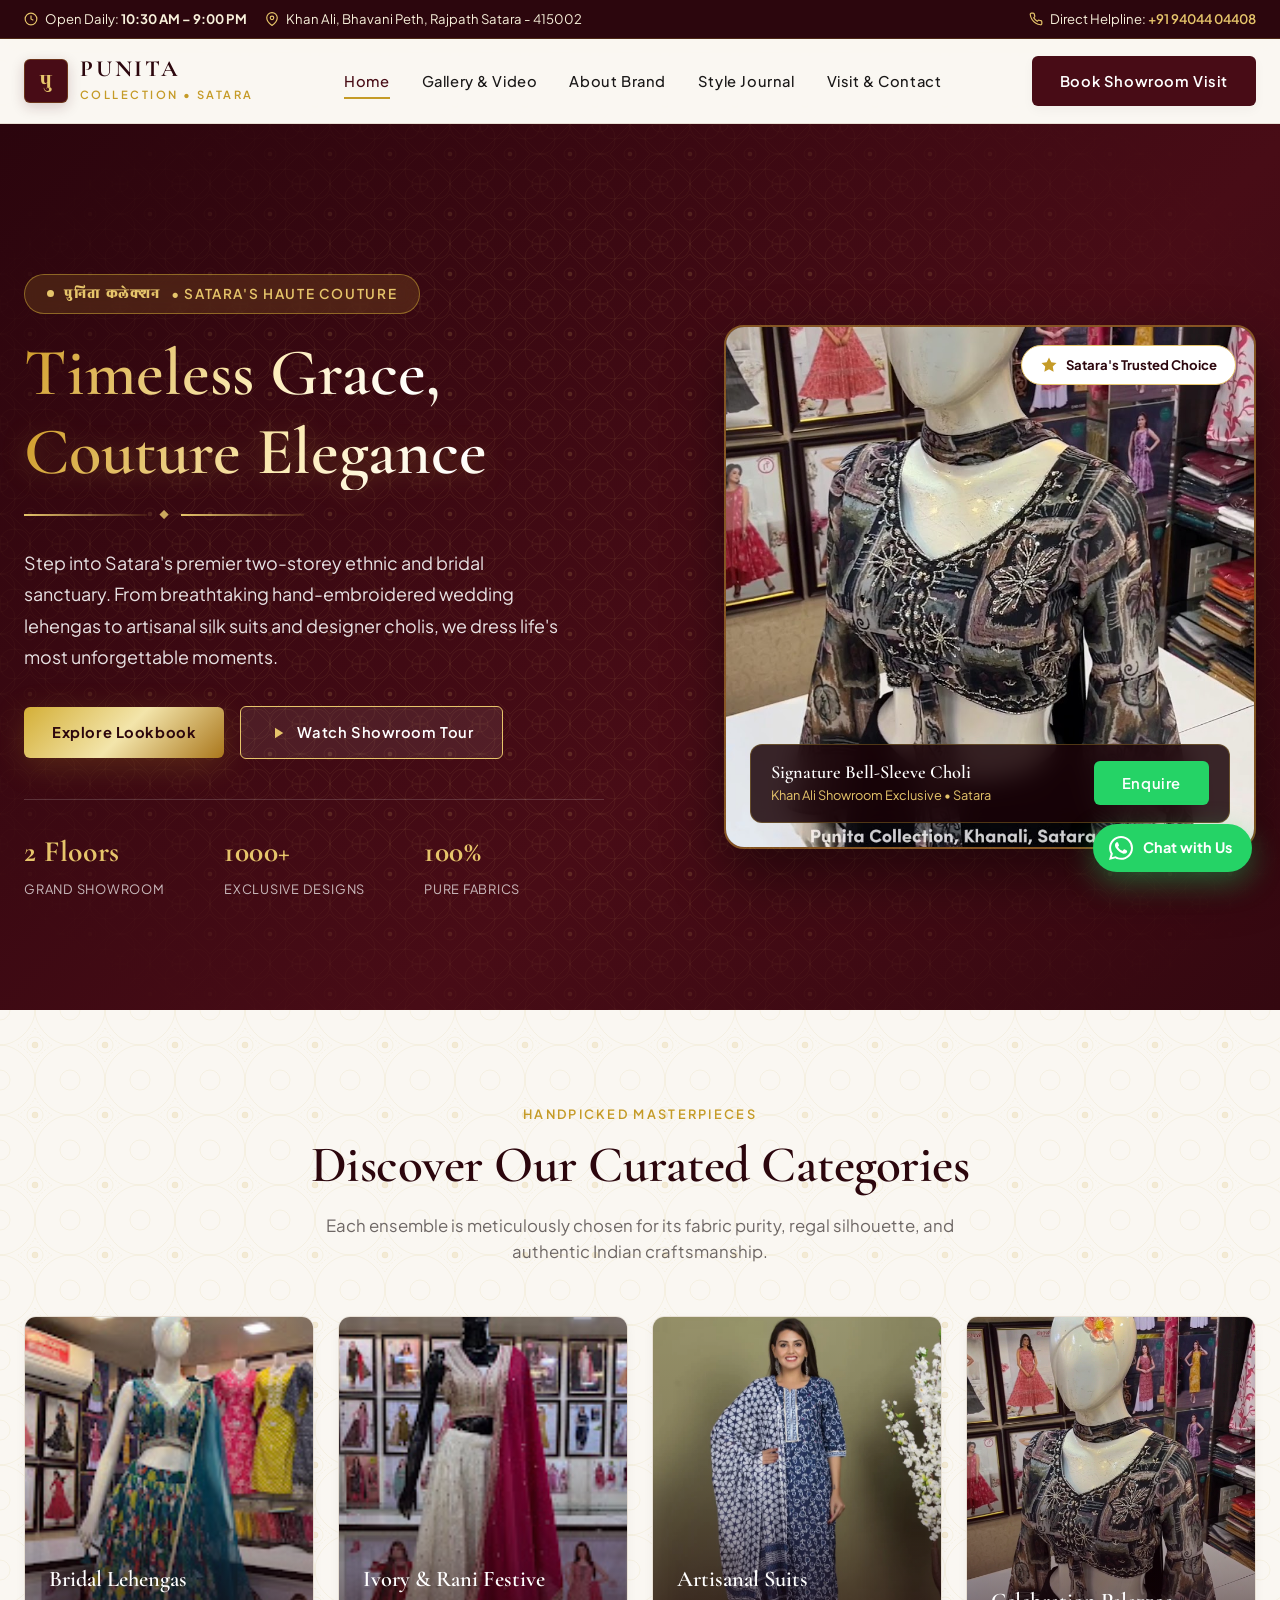
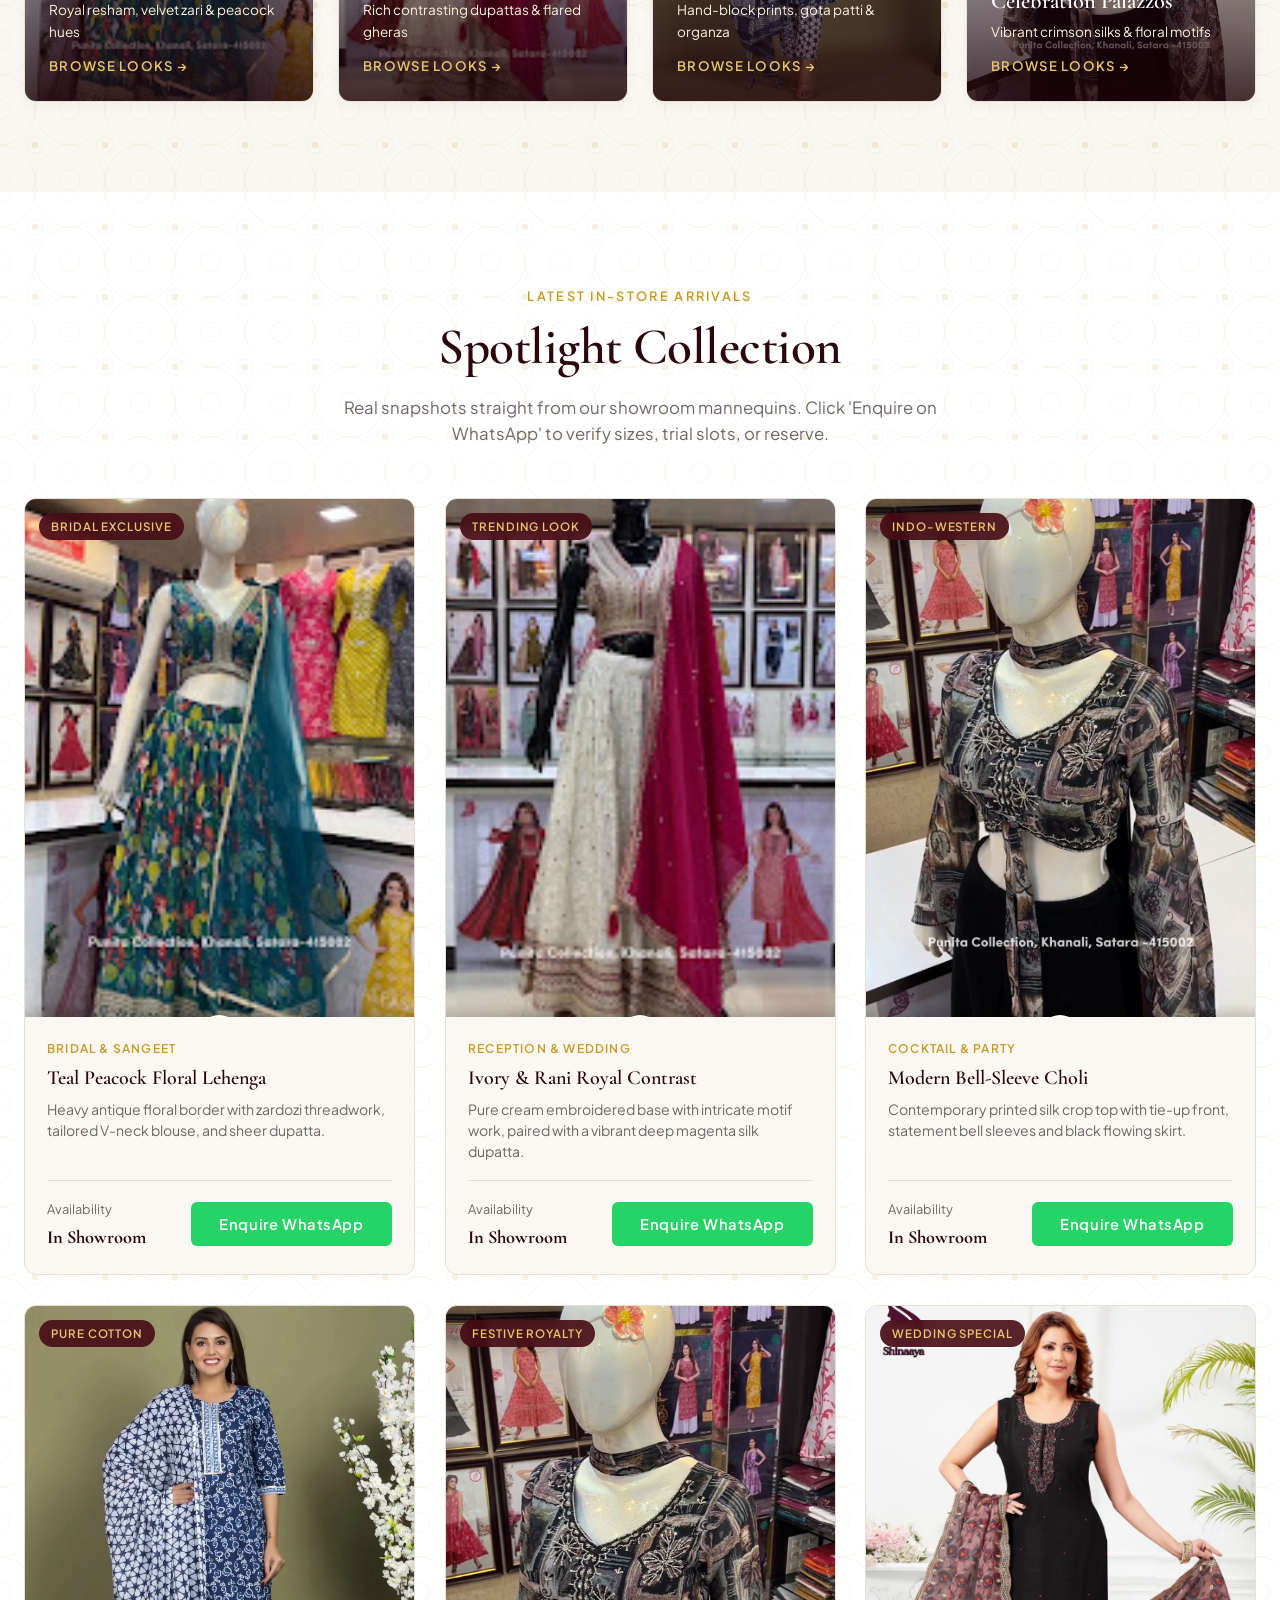
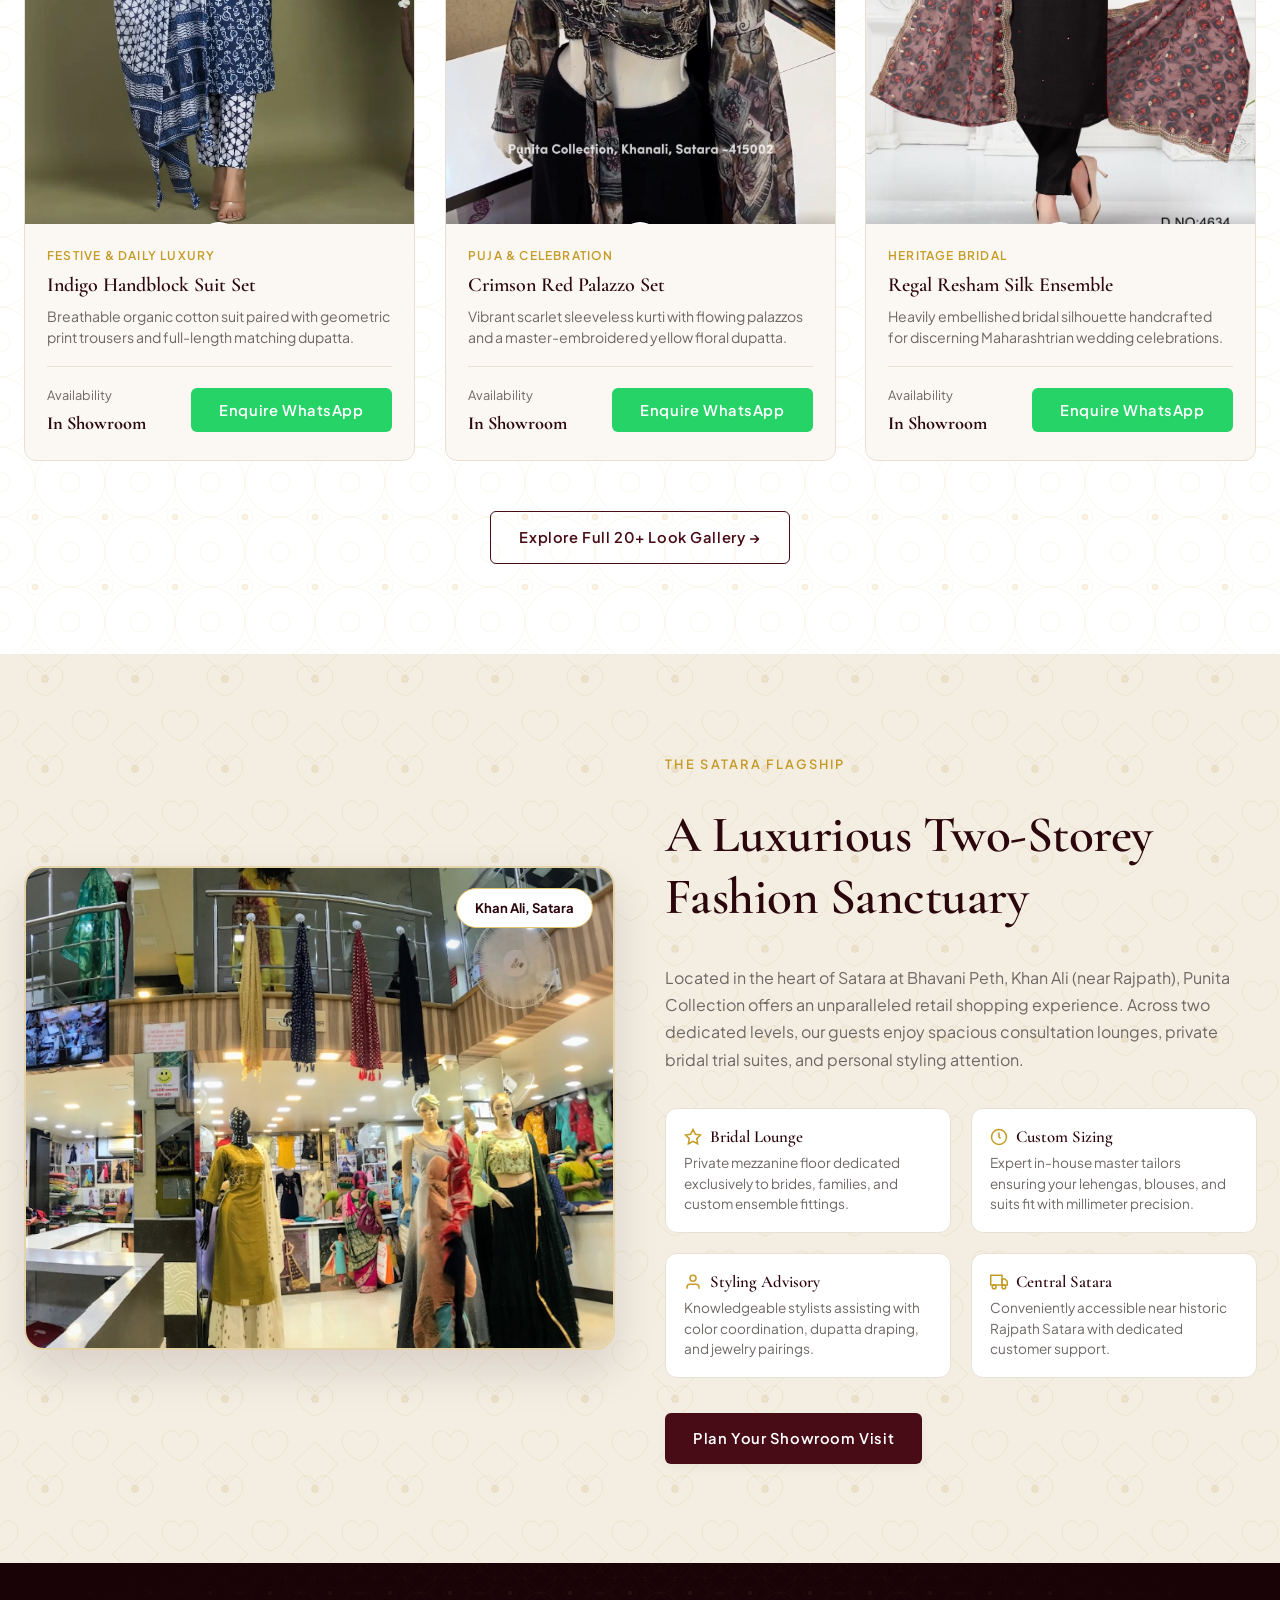
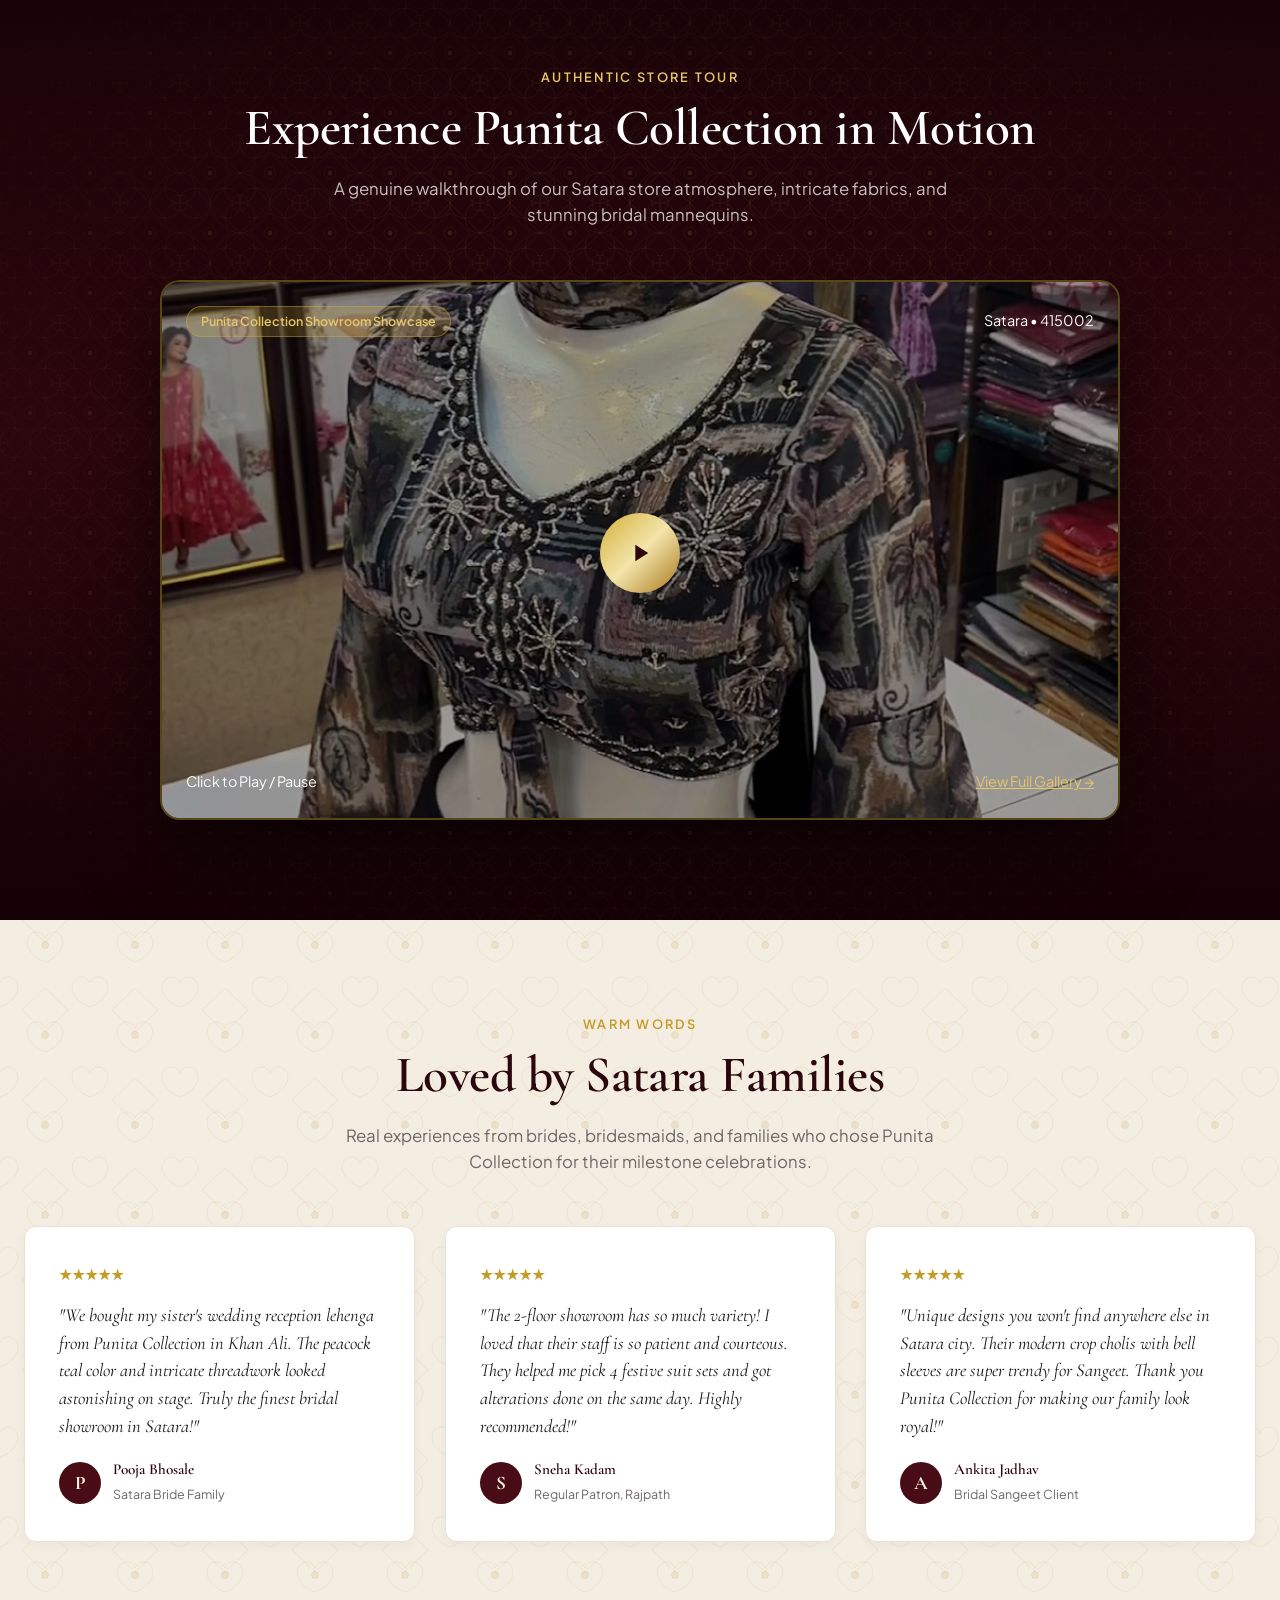
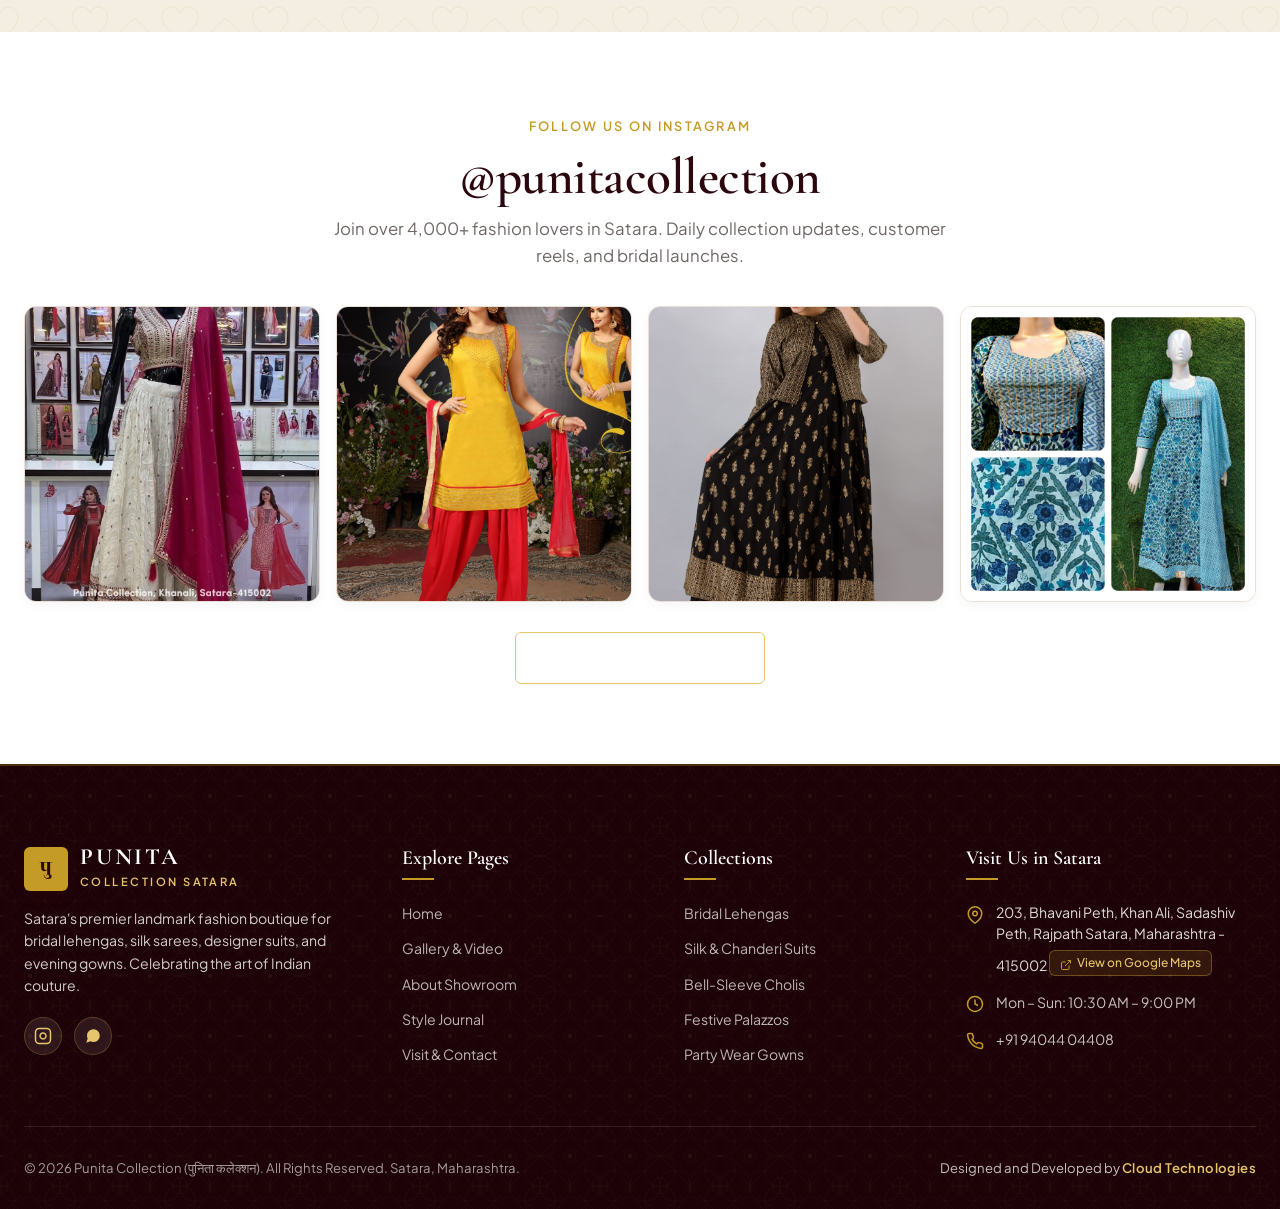
==== commit 8b07bb31: "second commit" ====
--- a/index.html
+++ b/index.html
@@ -213,7 +213,7 @@
           <!-- Category 4 -->
           <div class="category-card">
             <div class="category-image-wrap">
-              <img src="assets/images/media_1789280086282.png" alt="Celebration & Sangeet Ensembles">
+              <img src="assets/images/punita_crimson_palazzo_hd.jpg" alt="Celebration & Sangeet Ensembles">
               <div class="category-overlay">
                 <h3>Celebration Palazzos</h3>
                 <p>Vibrant crimson silks & floral motifs</p>
@@ -348,7 +348,7 @@
           <!-- Product 5 -->
           <div class="product-card">
             <div class="product-thumb">
-              <img src="assets/images/media_1789280086282.png" alt="Crimson Red Festive Palazzo Set">
+              <img src="assets/images/punita_crimson_palazzo_hd.jpg" alt="Crimson Red Festive Palazzo Set">
               <span class="product-tag">Festive Royalty</span>
               <div class="product-quick-actions">
                 <button class="btn-icon-round" onclick="sendWhatsAppEnquiry('Crimson Red Festive Palazzo Set')" title="Enquire on WhatsApp">
